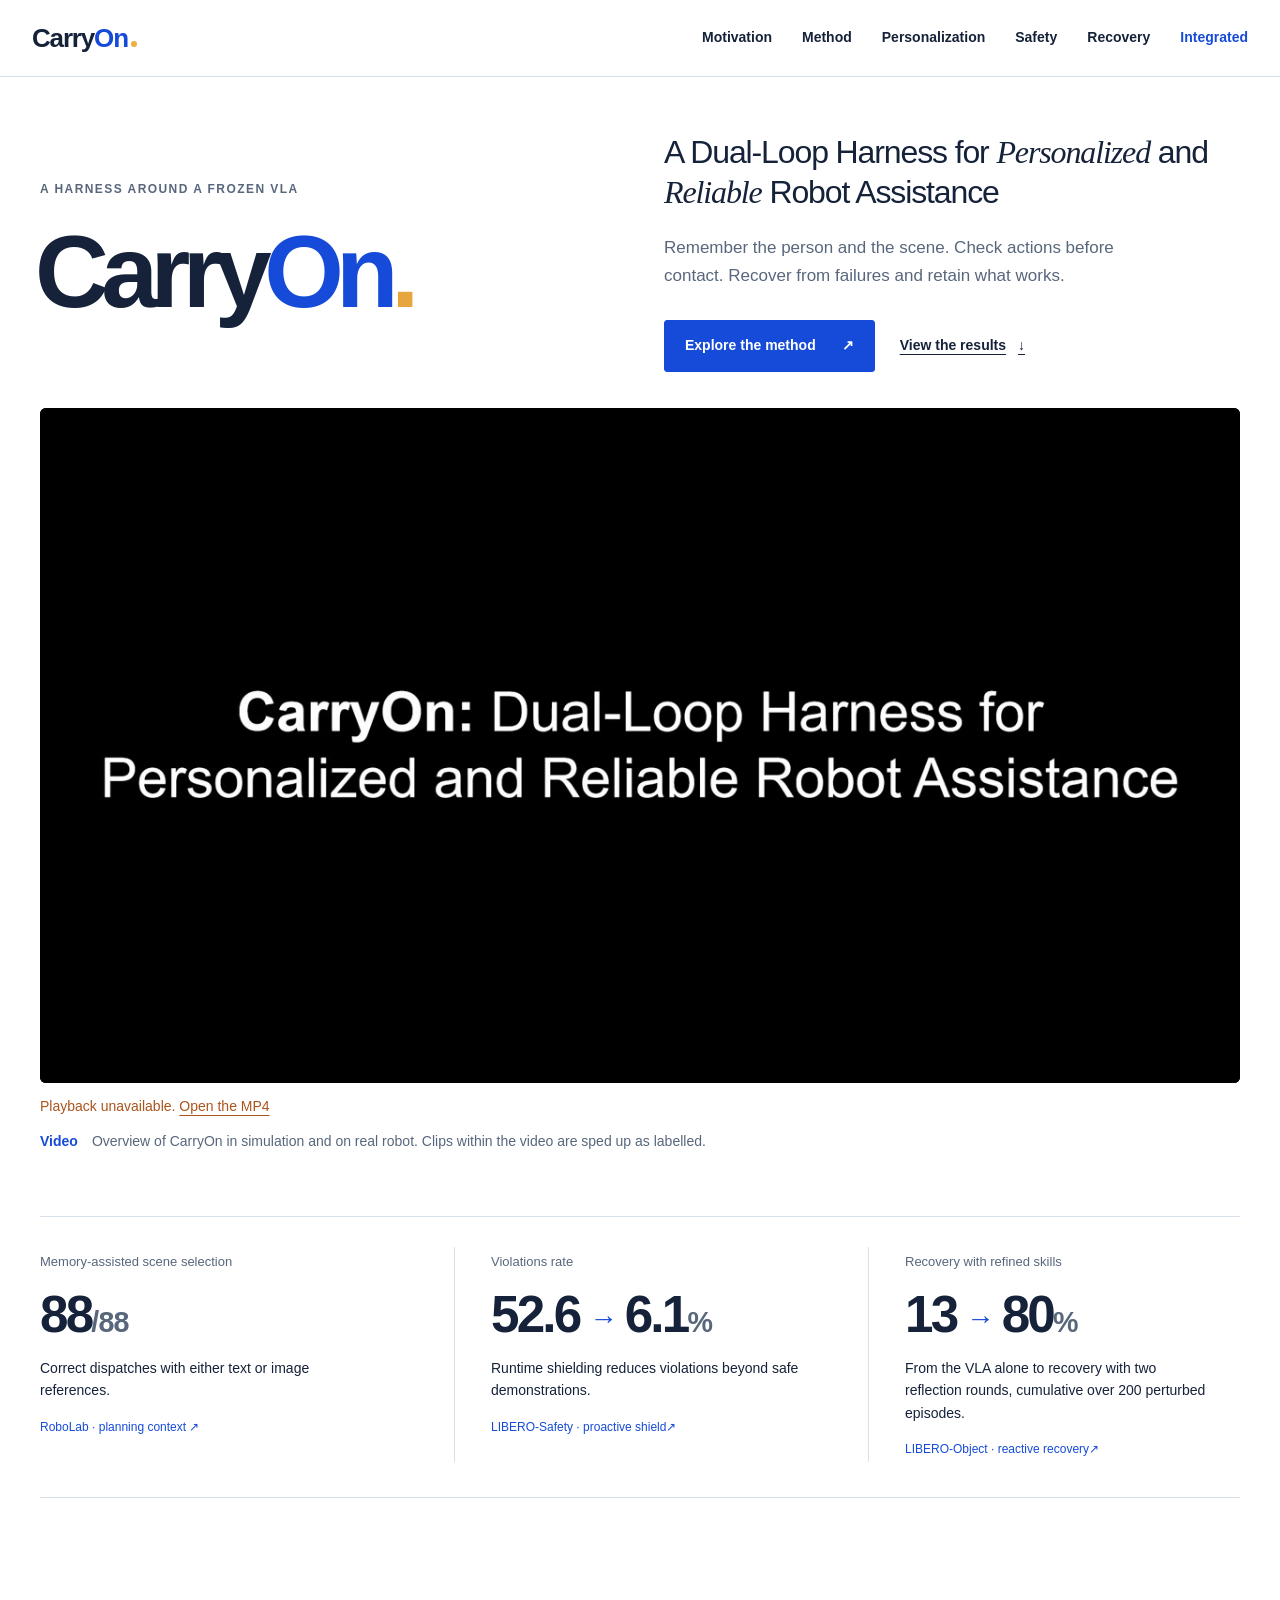
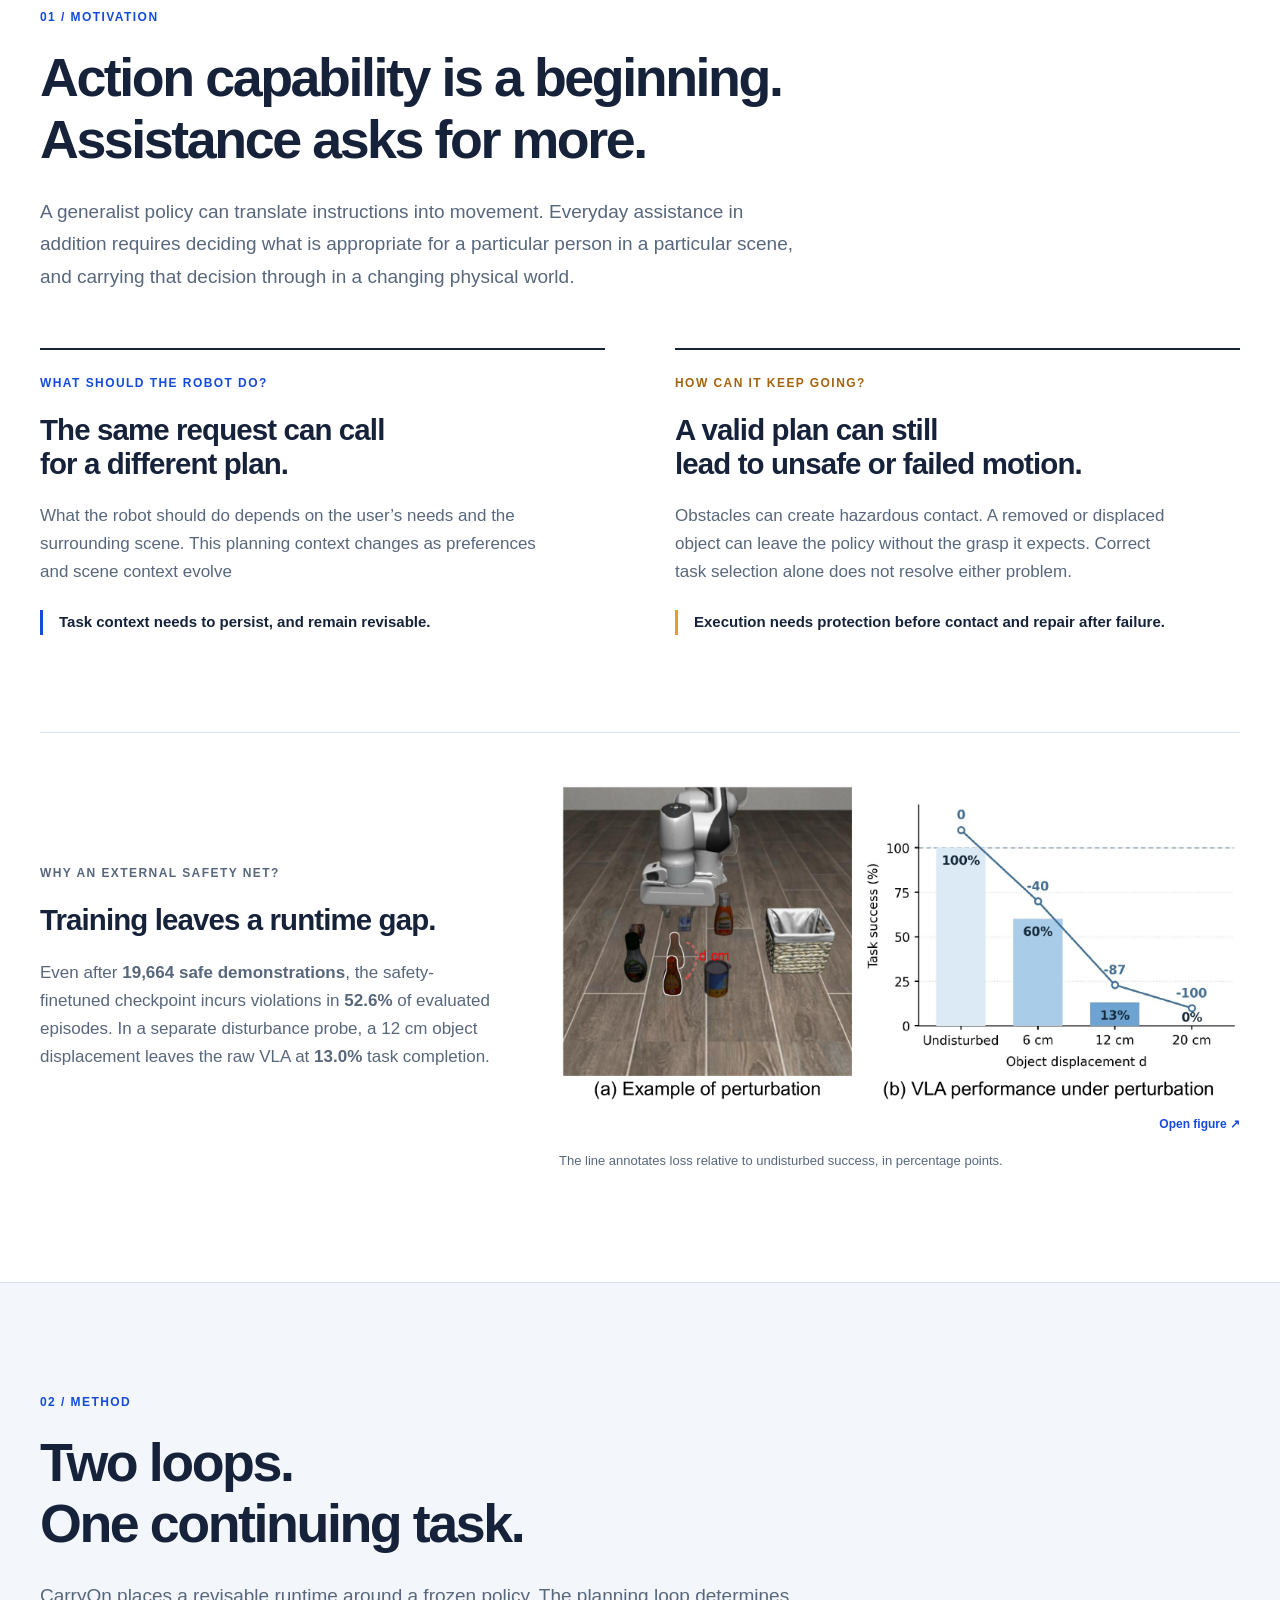
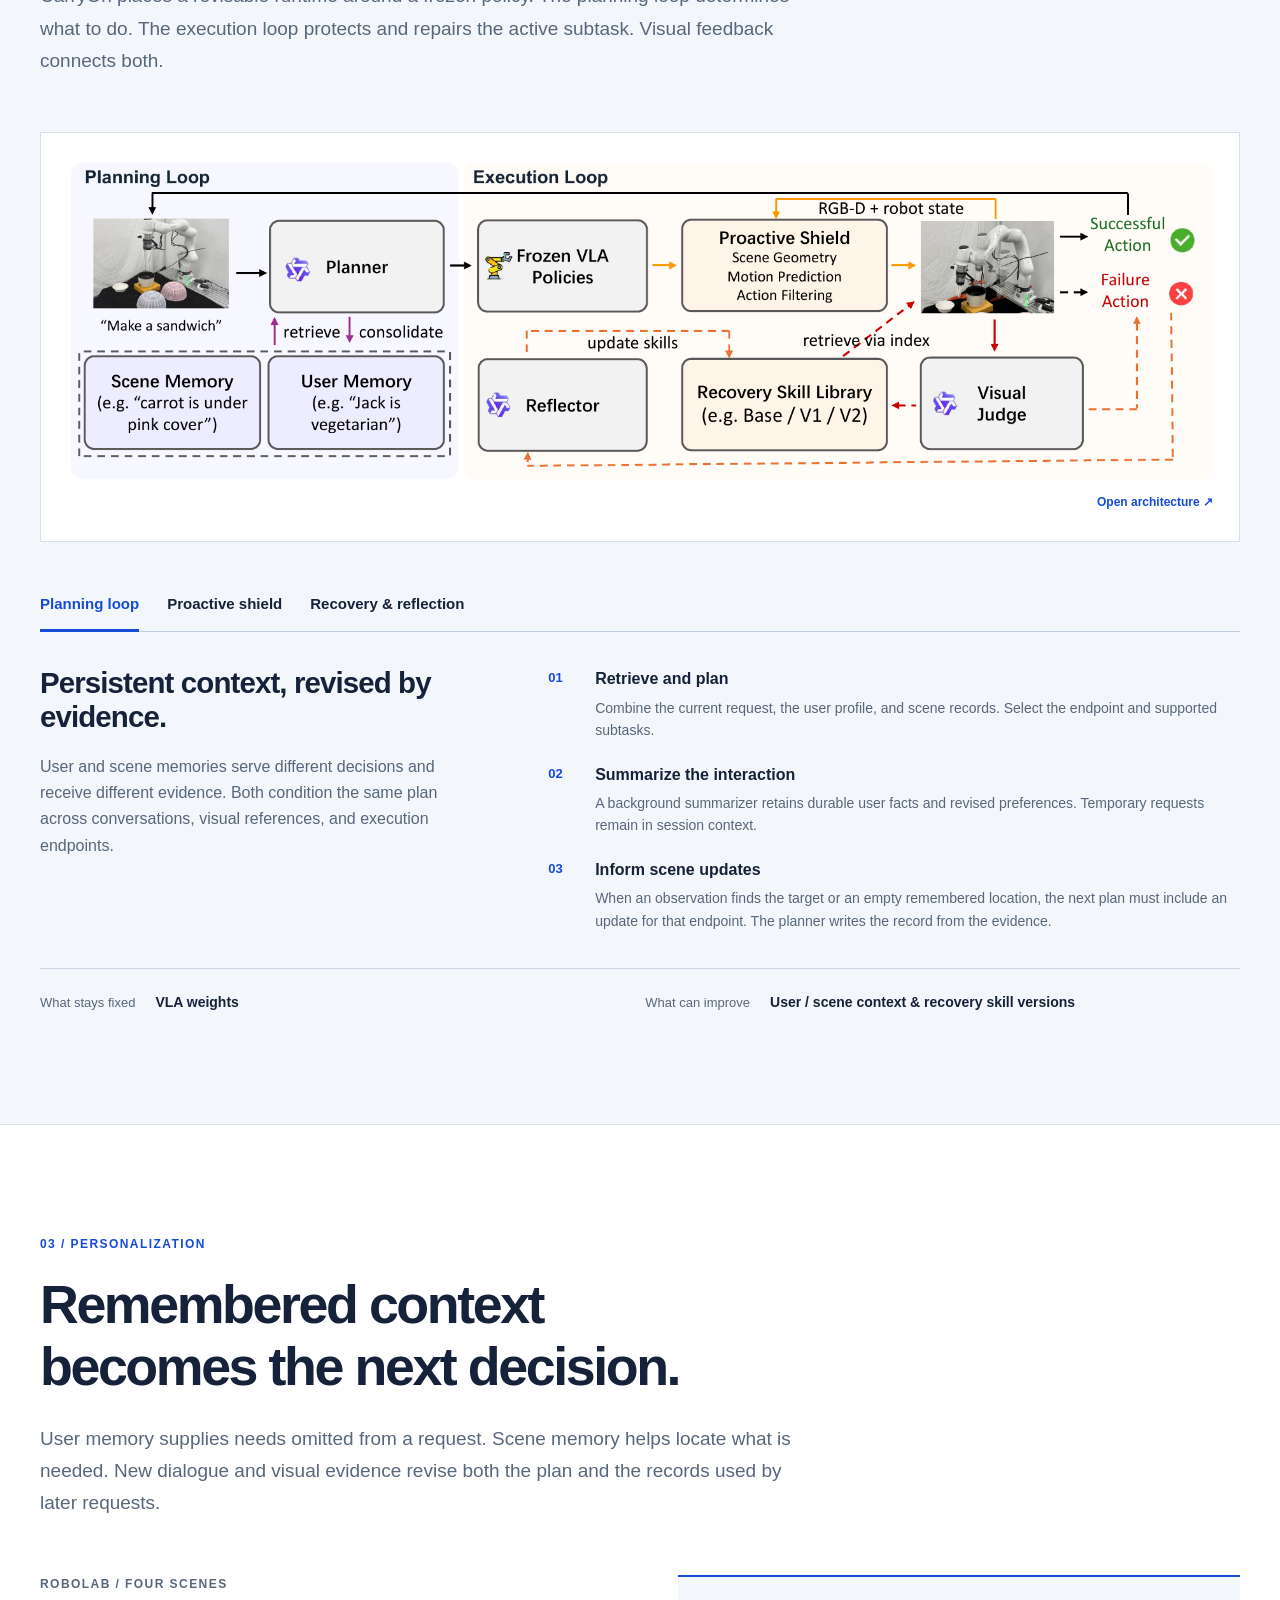
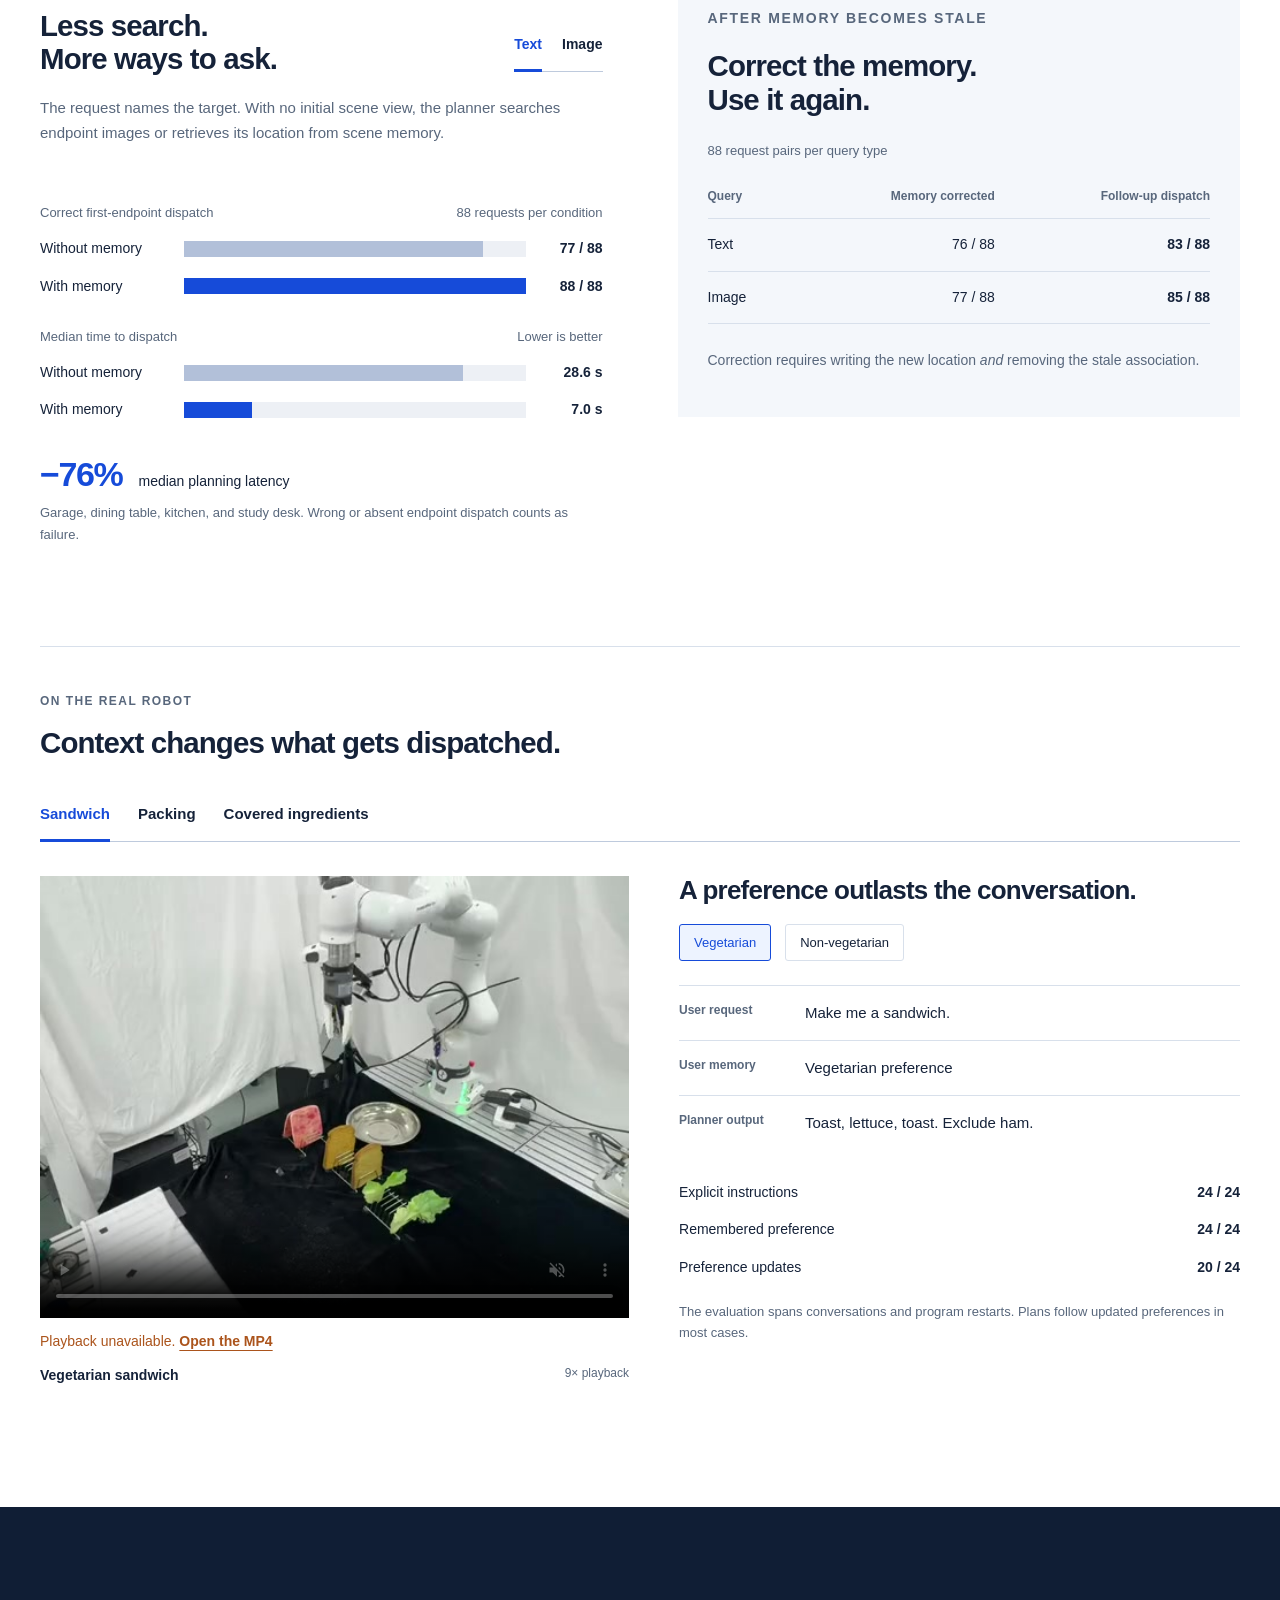
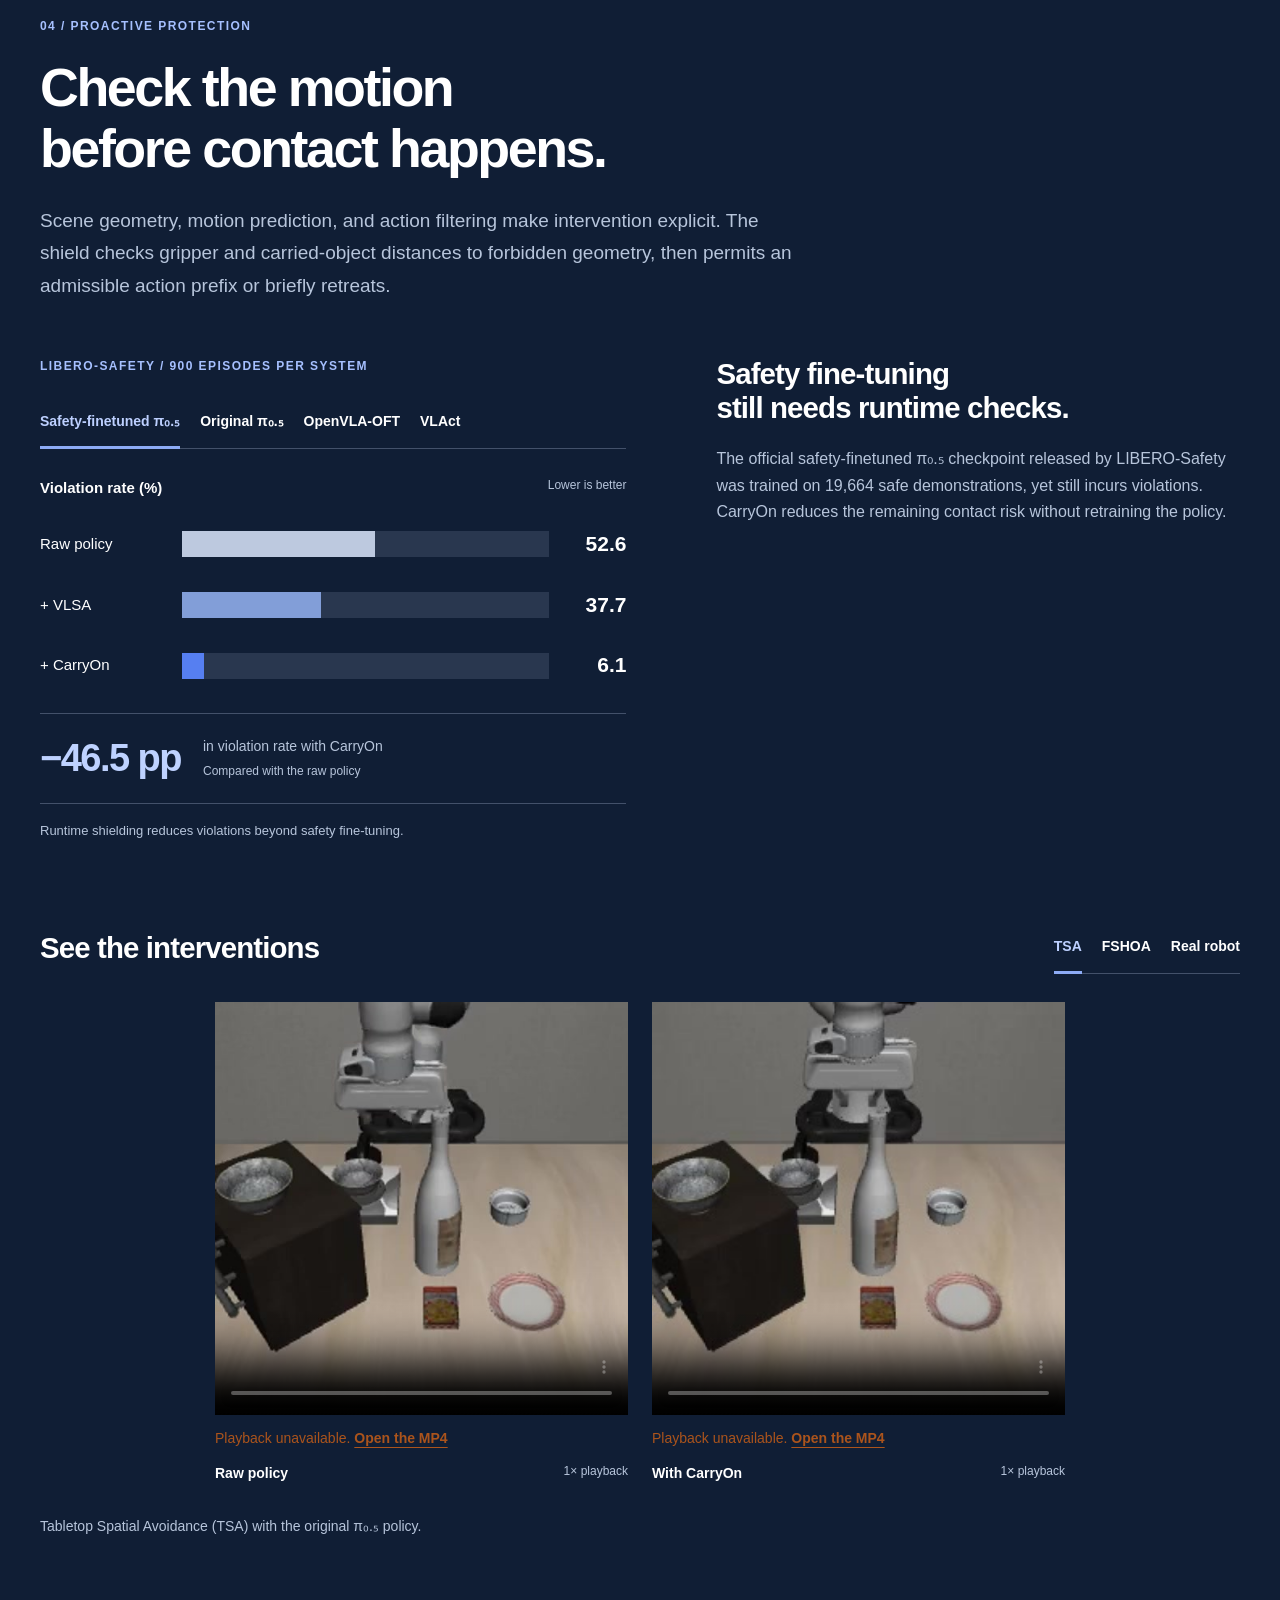
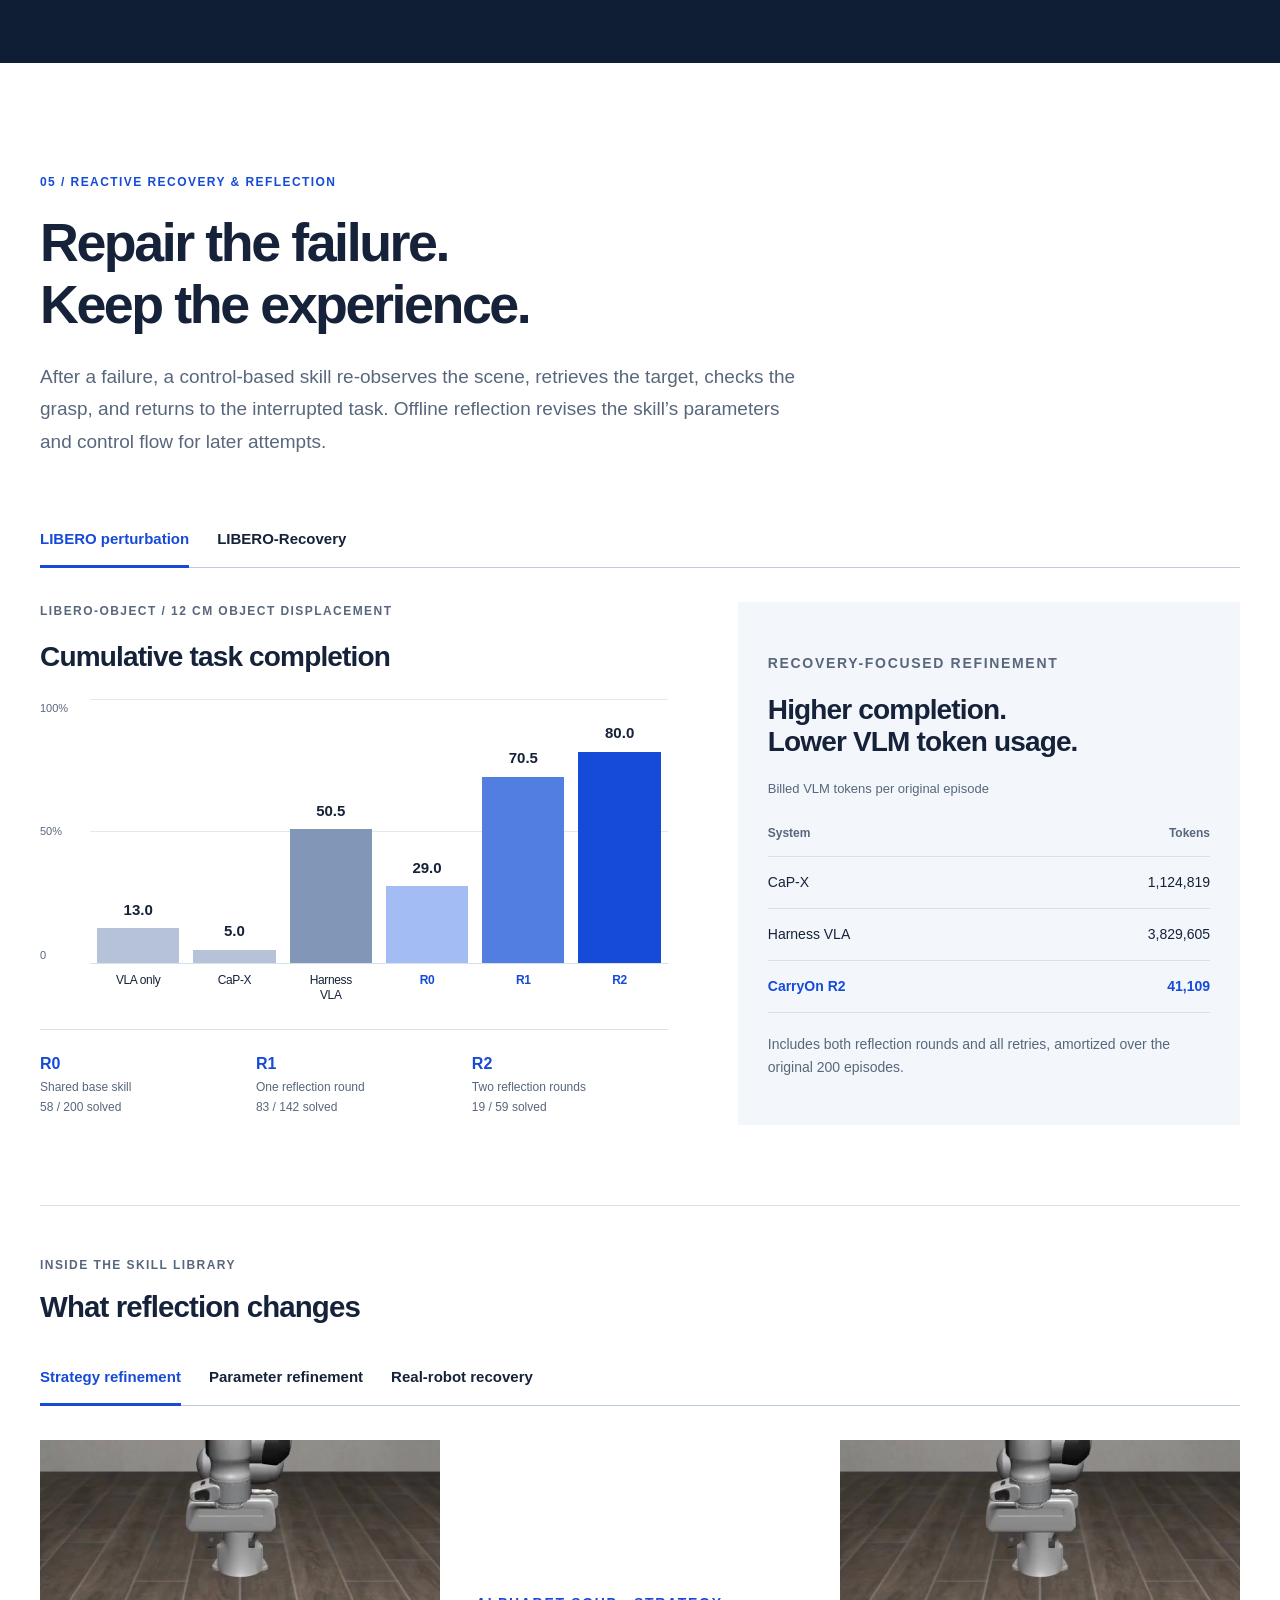
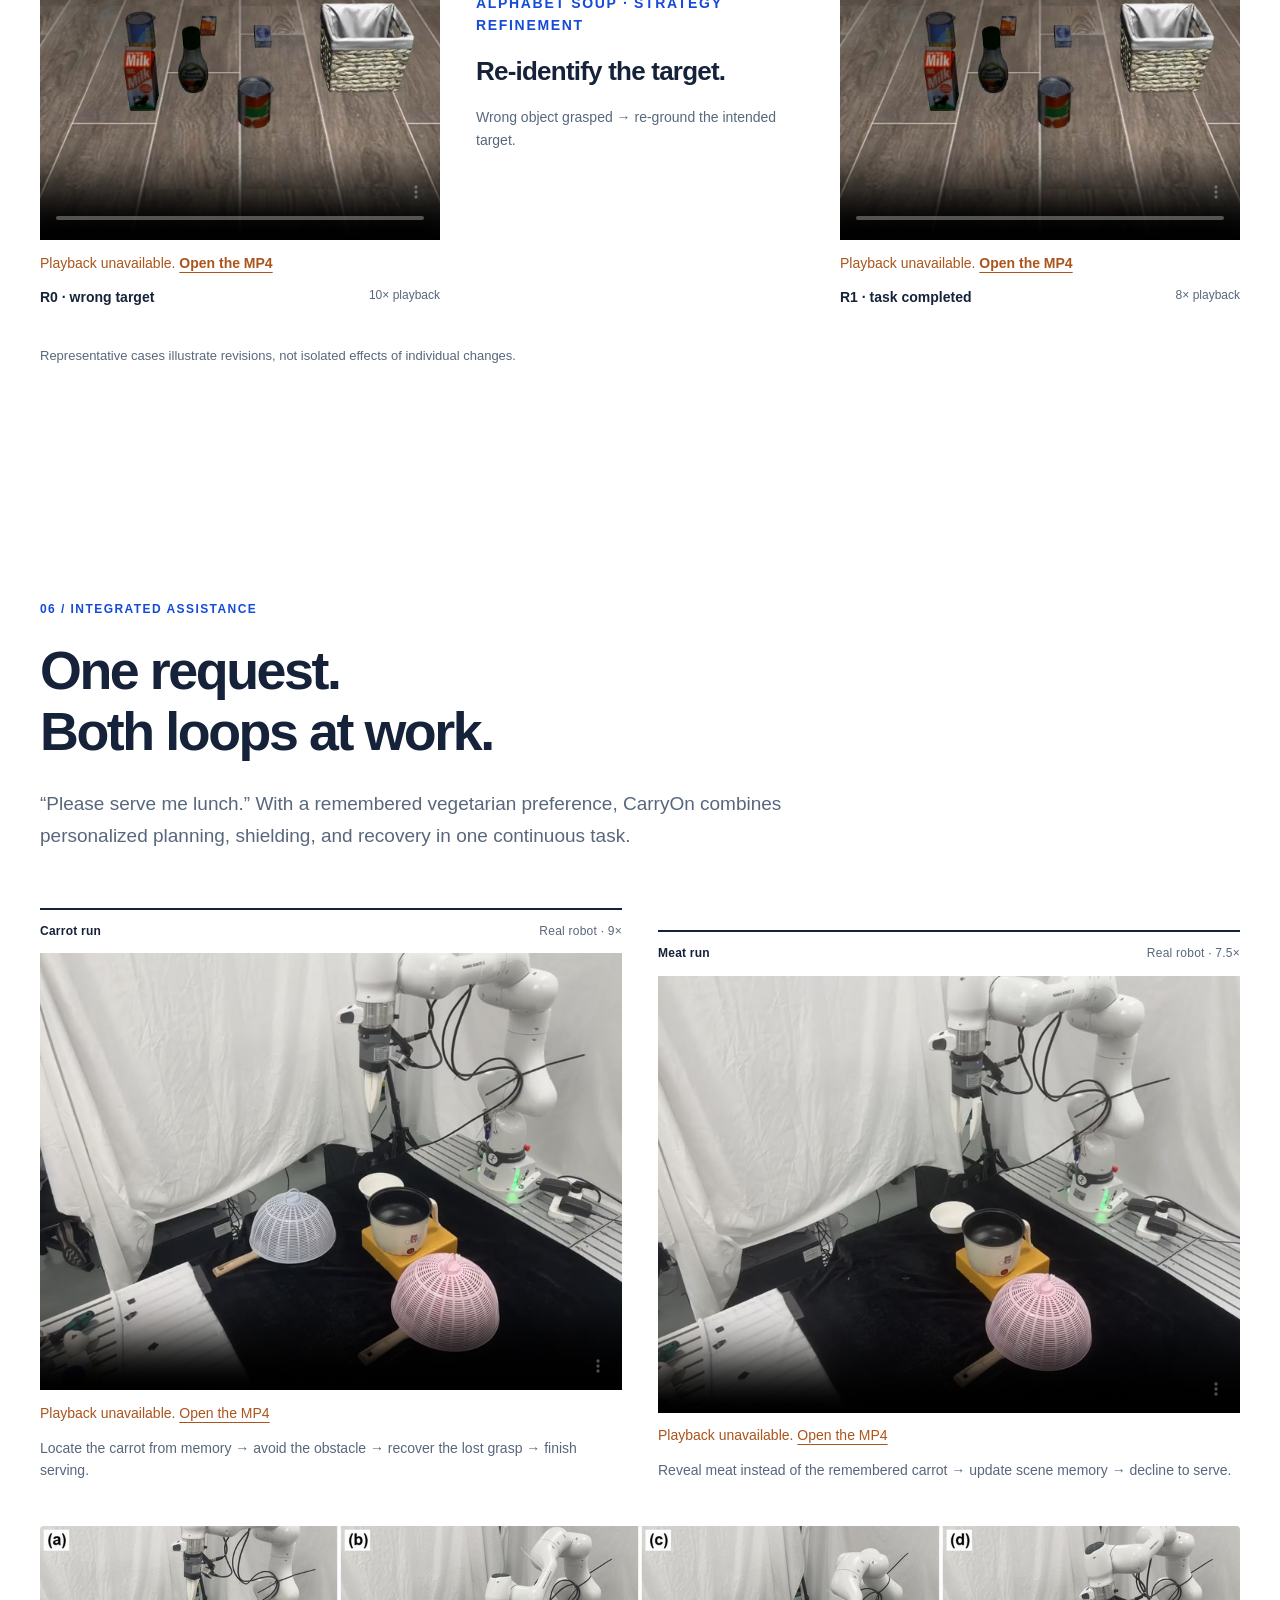
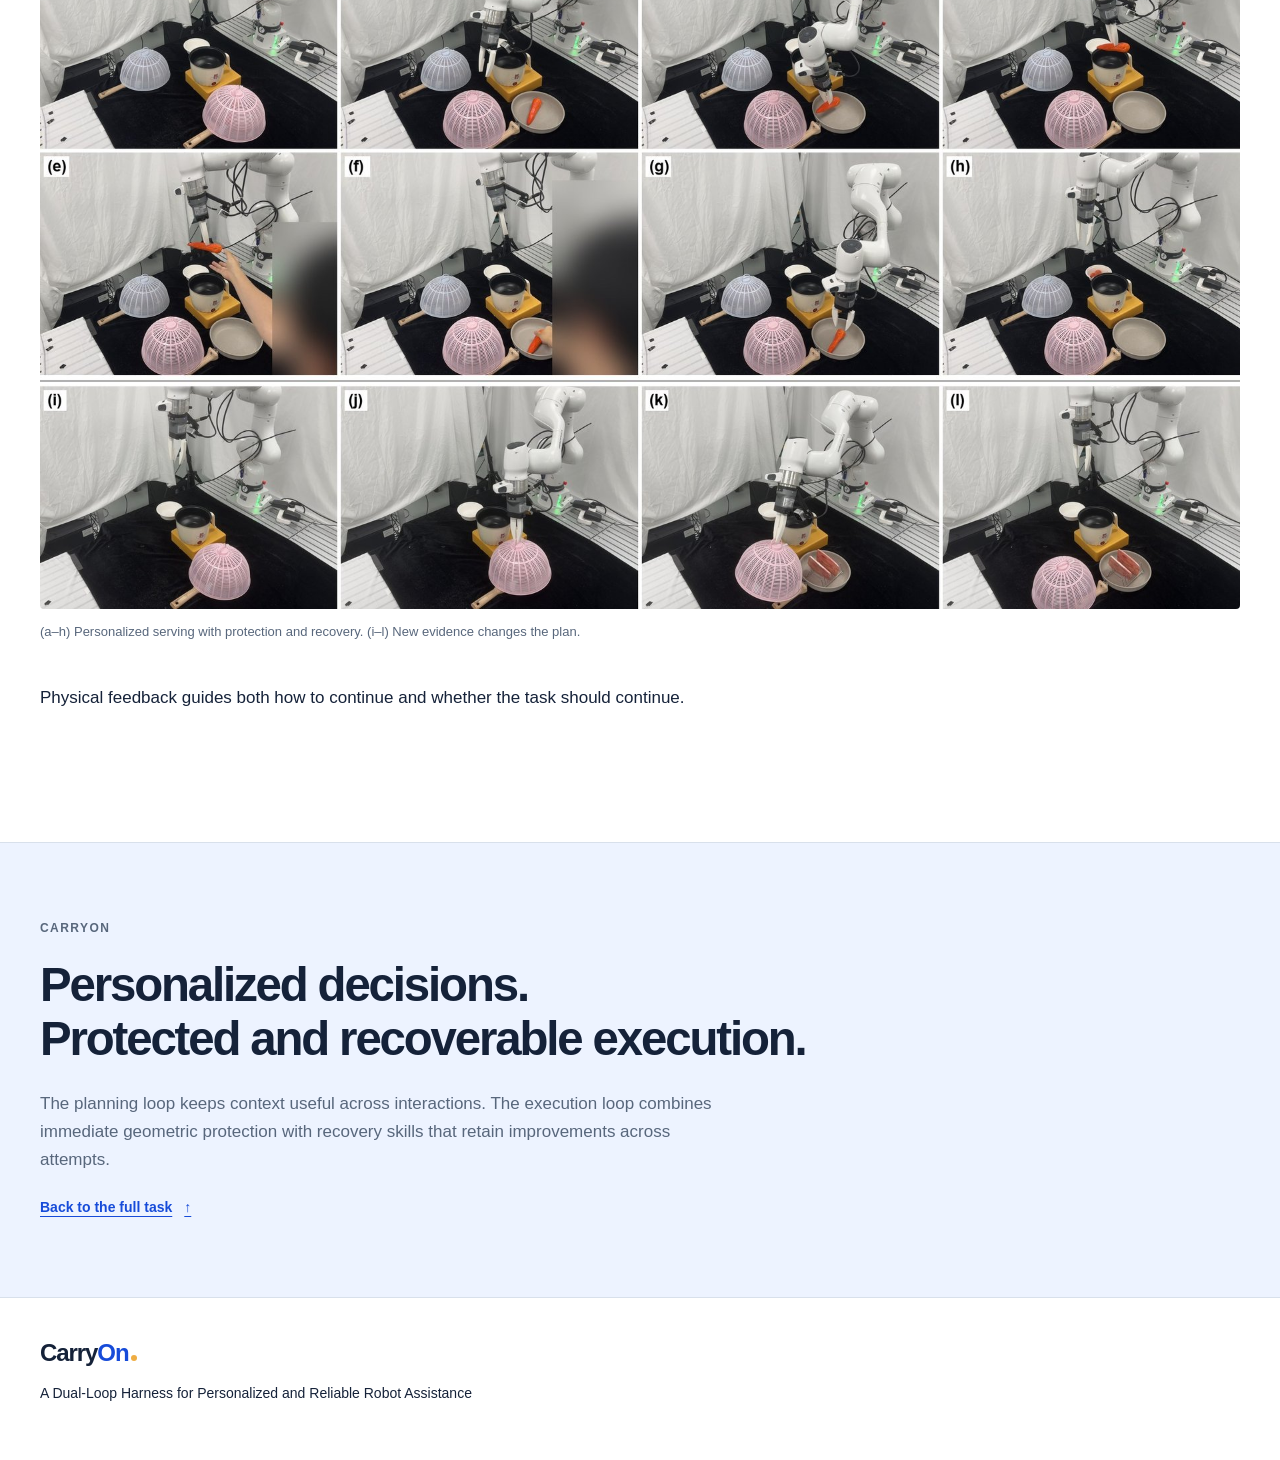
==== index.html @ 7ee5aa86 "Publish CarryOn research project website" ====
<!doctype html>
<html lang="en"><head><meta charset="utf-8"><meta name="viewport" content="width=device-width,initial-scale=1"><meta name="color-scheme" content="light"><meta name="description" content="CarryOn: a dual-loop harness for personalized and reliable robot assistance. Persistent context, proactive shielding, and reflective recovery around a frozen VLA."><link rel="canonical" href="https://vincent2311.github.io/Projects/"><meta name="theme-color" content="#164bd9"><title>CarryOn | Personalized and Reliable Robot Assistance</title><link rel="icon" type="image/svg+xml" href="data:image/svg+xml,%3Csvg xmlns='http://www.w3.org/2000/svg' viewBox='0 0 64 64'%3E%3Crect width='64' height='64' rx='15' fill='%23164bd9'/%3E%3Cpath d='M43 18a19 19 0 1 0 0 28' fill='none' stroke='white' stroke-width='7' stroke-linecap='round'/%3E%3Ccircle cx='45' cy='32' r='5' fill='%23fac46a'/%3E%3C/svg%3E"><link rel="stylesheet" href="style.css"><script src="app.js" defer></script></head>
<body><a class="skip" href="#main">Skip to content</a><header class="site-header"><div class="nav-wrap"><a class="wordmark" href="#top" aria-label="CarryOn home">Carry<span>On</span><i></i></a><button class="menu-button" aria-expanded="false" aria-controls="navigation">Menu <span>+</span></button><nav id="navigation" aria-label="Main navigation"><a href="#motivation">Motivation</a><a href="#method">Method</a><a href="#personalization">Personalization</a><a href="#safety">Safety</a><a href="#recovery">Recovery</a><a href="#integrated">Integrated</a></nav></div></header>
<main id="main"><section class="hero hero-stacked container" id="top"><div class="hero-top"><div><p class="eyebrow">A harness around a frozen VLA</p><h1>Carry<span>On</span><b class="title-period">.</b></h1></div><div class="hero-copy"><p class="paper-title">A Dual-Loop Harness for <em>Personalized</em> and <em>Reliable</em> Robot Assistance</p><p class="hero-description">Remember the person and the scene. Check actions before contact. Recover from failures and retain what works.</p><div class="hero-actions"><a class="button primary" href="#method">Explore the method <span aria-hidden="true">↗</span></a><a class="text-link" href="#results">View the results <span aria-hidden="true">↓</span></a></div></div></div><figure class="overview-film" id="overview-video"><video src="assets/video/carryon-overview.mp4" poster="assets/video/carryon-overview.jpg" controls playsinline preload="metadata" aria-label="CarryOn overview video: personalization, safe execution, recovery and reflection, and an integrated real-robot task"></video><figcaption><span class="figure-number">Video</span><span>Overview of CarryOn in simulation and on real robot. Clips within the video are sped up as labelled.</span></figcaption></figure></section><section class="headline-results container" id="results" aria-label="Core results"><div><span class="metric-name">Memory-assisted scene selection</span><strong>88<span>/88</span></strong><p>Correct dispatches with either text or image references.</p><a href="#personalization">RoboLab · planning context ↗</a></div><div><span class="metric-name">Violations rate</span><strong>52.6<span class="metric-arrow">→</span>6.1<span>%</span></strong><p>Runtime shielding reduces violations beyond safe demonstrations.</p><a href="#safety">LIBERO-Safety · proactive shield↗</a></div><div><span class="metric-name">Recovery with refined skills</span><strong>13<span class="metric-arrow">→</span>80<span>%</span></strong><p>From the VLA alone to recovery with two reflection rounds, cumulative over 200 perturbed episodes.</p><a href="#recovery">LIBERO-Object · reactive recovery↗</a></div></section>
<section class="section container" id="motivation"><div class="section-heading"><p class="eyebrow">01 / Motivation</p><h2>Action capability is a beginning.<br>Assistance asks for more.</h2><p>A generalist policy can translate instructions into movement. Everyday assistance in addition requires deciding what is appropriate for a particular person in a particular scene, and carrying that decision through in a changing physical world.</p></div><div class="challenge-grid"><article><span class="small-label blue">What should the robot do?</span><h3>The same request can call<br>for a different plan.</h3><p>What the robot should do depends on the user’s needs and the surrounding scene. This planning context changes as preferences and scene context evolve</p><p class="conclusion-line">Task context needs to persist, and remain revisable.</p></article><article><span class="small-label amber">How can it keep going?</span><h3>A valid plan can still<br>lead to unsafe or failed motion.</h3><p>Obstacles can create hazardous contact. A removed or displaced object can leave the policy without the grasp it expects. Correct task selection alone does not resolve either problem.</p><p class="conclusion-line">Execution needs protection before contact and repair after failure.</p></article></div><div class="motivation-evidence"><div><p class="eyebrow">Why an external safety net?</p><h3>Training leaves a runtime gap.</h3><p>Even after <strong>19,664 safe demonstrations</strong>, the safety-finetuned checkpoint incurs violations in <strong>52.6%</strong> of evaluated episodes. In a separate disturbance probe, a 12 cm object displacement leaves the raw VLA at <strong>13.0%</strong> task completion.</p></div><figure class="paper-figure"><button class="figure-button" data-figure="assets/disturbance.png" data-title="Policy-only response to object displacement" aria-label="Enlarge the disturbance response figure"><img src="assets/disturbance.png" width="1800" height="846" alt="Controlled object displacement and policy success falling with disturbance magnitude" loading="lazy"><span>Open figure ↗</span></button><figcaption>The line annotates loss relative to undisturbed success, in percentage points.</figcaption></figure></div></section>
<section class="method-section" id="method"><div class="container section"><div class="section-heading"><p class="eyebrow">02 / Method</p><h2>Two loops.<br>One continuing task.</h2><p>CarryOn places a revisable runtime around a frozen policy. The planning loop determines what to do. The execution loop protects and repairs the active subtask. Visual feedback connects both.</p></div><figure class="architecture"><button class="figure-button" data-figure="assets/architecture.png" data-title="CarryOn dual-loop architecture" aria-label="Enlarge CarryOn architecture"><img src="assets/architecture.png" width="1800" height="505" alt="Planning with user and scene memories, execution shielding, visual feedback, and reflective recovery" loading="lazy"><span>Open architecture ↗</span></button></figure><div class="method-tabs tabs" role="tablist" aria-label="Explore the method"><button role="tab" aria-selected="true" aria-controls="method-panel" id="method-planning" data-method="planning">Planning loop</button><button role="tab" aria-selected="false" aria-controls="method-panel" id="method-shield" data-method="shield" tabindex="-1">Proactive shield</button><button role="tab" aria-selected="false" aria-controls="method-panel" id="method-recovery" data-method="recovery" tabindex="-1">Recovery & reflection</button></div><div id="method-panel" class="method-panel" role="tabpanel" aria-labelledby="method-planning" tabindex="0"></div><div class="fixed-policy"><span>What stays fixed</span><strong>VLA weights</strong><span>What can improve</span><strong>User / scene context & recovery skill versions</strong></div></div></section>
<section class="section container" id="personalization"><div class="section-heading"><p class="eyebrow">03 / Personalization</p><h2>Remembered context<br>becomes the next decision.</h2><p>User memory supplies needs omitted from a request. Scene memory helps locate what is needed. New dialogue and visual evidence revise both the plan and the records used by later requests.</p></div><div class="evidence-split"><div><div class="section-subhead"><div><p class="small-label">RoboLab / four scenes</p><h3>Less search.<br>More ways to ask.</h3></div><div class="tabs compact" role="tablist" aria-label="RoboLab query mode"><button role="tab" id="query-text" aria-selected="true" aria-controls="query-panel" data-query="text">Text</button><button role="tab" id="query-image" aria-selected="false" aria-controls="query-panel" data-query="image" tabindex="-1">Image</button></div></div><div id="query-panel" role="tabpanel" aria-labelledby="query-text" tabindex="0"></div></div><div class="revision-block"><p class="small-label">After memory becomes stale</p><h3>Correct the memory.<br>Use it again.</h3><table><caption>88 request pairs per query type</caption><thead><tr><th scope="col">Query</th><th scope="col">Memory corrected</th><th scope="col">Follow-up dispatch</th></tr></thead><tbody><tr><th scope="row">Text</th><td>76 / 88</td><td><strong>83 / 88</strong></td></tr><tr><th scope="row">Image</th><td>77 / 88</td><td><strong>85 / 88</strong></td></tr></tbody></table><p>Correction requires writing the new location <em>and</em> removing the stale association.</p></div></div><div class="real-personalization"><div class="section-subhead"><div><p class="small-label">On the real robot</p><h3>Context changes what gets dispatched.</h3></div></div><div class="tabs" role="tablist" aria-label="Personalized assistance demonstrations"><button role="tab" id="demo-sandwich" aria-selected="true" aria-controls="demo-panel" data-demo="sandwich">Sandwich</button><button role="tab" id="demo-packing" aria-selected="false" aria-controls="demo-panel" data-demo="packing" tabindex="-1">Packing</button><button role="tab" id="demo-covered" aria-selected="false" aria-controls="demo-panel" data-demo="covered" tabindex="-1">Covered ingredients</button></div><div id="demo-panel" role="tabpanel" aria-labelledby="demo-sandwich" tabindex="0"></div></div></section>
<section class="safety-section" id="safety"><div class="container section"><div class="section-heading"><p class="eyebrow">04 / Proactive protection</p><h2>Check the motion<br>before contact happens.</h2><p>Scene geometry, motion prediction, and action filtering make intervention explicit. The shield checks gripper and carried-object distances to forbidden geometry, then permits an admissible action prefix or briefly retreats.</p></div><div class="safety-evidence"><div><p class="small-label">LIBERO-Safety / 900 episodes per system</p><div class="tabs compact" role="tablist" aria-label="Safety policy checkpoint"><button role="tab" id="safety-sft" aria-selected="true" aria-controls="safety-panel" data-safety="sft">Safety-finetuned π₀.₅</button><button role="tab" id="safety-original" aria-selected="false" aria-controls="safety-panel" data-safety="original" tabindex="-1">Original π₀.₅</button><button role="tab" id="safety-openvla" aria-selected="false" aria-controls="safety-panel" data-safety="openvla" tabindex="-1">OpenVLA-OFT</button><button role="tab" id="safety-vlact" aria-selected="false" aria-controls="safety-panel" data-safety="vlact" tabindex="-1">VLAct</button></div><div id="safety-panel" role="tabpanel" aria-labelledby="safety-sft" tabindex="0"></div></div><aside class="safety-reading"><h3>Safety fine-tuning<br> still needs runtime checks.</h3><p>The official safety-finetuned π₀.₅ checkpoint released by LIBERO-Safety was trained on 19,664 safe demonstrations, yet still incurs violations. CarryOn reduces the remaining contact risk without retraining the policy.</p></aside></div><div class="comparison-heading"><h3>See the interventions</h3><div class="tabs compact" role="tablist" aria-label="Safety demonstration setting"><button role="tab" id="safevideo-tsa" aria-selected="true" aria-controls="safety-videos" data-safevideo="tsa">TSA</button><button role="tab" id="safevideo-fshoa" aria-selected="false" aria-controls="safety-videos" data-safevideo="fshoa" tabindex="-1">FSHOA</button><button role="tab" id="safevideo-real" aria-selected="false" aria-controls="safety-videos" data-safevideo="real" tabindex="-1">Real robot</button></div></div><div id="safety-videos" role="tabpanel" aria-labelledby="safevideo-tsa" tabindex="0"></div></div></section>
<section class="section container" id="recovery"><div class="section-heading"><p class="eyebrow">05 / Reactive recovery & reflection</p><h2>Repair the failure.<br>Keep the experience.</h2><p>After a failure, a control-based skill re-observes the scene, retrieves the target, checks the grasp, and returns to the interrupted task. Offline reflection revises the skill’s parameters and control flow for later attempts.</p></div><div class="tabs bench-tabs" role="tablist" aria-label="Simulation benchmark"><button role="tab" id="bench-perturbation" aria-selected="true" aria-controls="bench-panel" data-bench="perturbation">LIBERO perturbation</button><button role="tab" id="bench-recorded" aria-selected="false" aria-controls="bench-panel" data-bench="recorded" tabindex="-1">LIBERO-Recovery</button></div><div id="bench-panel" role="tabpanel" aria-labelledby="bench-perturbation" tabindex="0"><div class="recovery-evidence" data-bench-block="perturbation"><div><p class="small-label">LIBERO-Object / 12 cm object displacement</p><h3>Cumulative task completion</h3><div class="recovery-chart" role="img" aria-label="Task completion: VLA only 13%, CaP-X 5%, Harness VLA 50.5%, CarryOn R0 29%, R1 70.5%, R2 80%"><div class="chart-y"><span>100%</span><span>50%</span><span>0</span></div><div class="columns"><div class="column"><b>13.0</b><i style="--value:13;--bar:#b6c2d8"></i><span>VLA only</span></div><div class="column"><b>5.0</b><i style="--value:5;--bar:#b6c2d8"></i><span>CaP-X</span></div><div class="column"><b>50.5</b><i style="--value:50.5;--bar:#8296b8"></i><span>Harness<br>VLA</span></div><div class="column ours"><b>29.0</b><i style="--value:29;--bar:#a4bcf4"></i><span>R0</span></div><div class="column ours"><b>70.5</b><i style="--value:70.5;--bar:#527ee2"></i><span>R1</span></div><div class="column ours"><b>80.0</b><i style="--value:80;--bar:#164bd9"></i><span>R2</span></div></div></div><div class="rounds"><span><b>R0</b> Shared base skill<br>58 / 200 solved</span><span><b>R1</b> One reflection round<br>83 / 142 solved</span><span><b>R2</b> Two reflection rounds<br>19 / 59 solved</span></div></div><aside class="token-block"><p class="small-label">Recovery-focused refinement</p><h3>Higher completion.<br>Lower VLM token usage.</h3><table><caption>Billed VLM tokens per original episode</caption><thead><tr><th scope="col">System</th><th scope="col">Tokens</th></tr></thead><tbody><tr><th scope="row">CaP-X</th><td>1,124,819</td></tr><tr><th scope="row">Harness VLA</th><td>3,829,605</td></tr><tr class="ours-row"><th scope="row">CarryOn R2</th><td>41,109</td></tr></tbody></table><p>Includes both reflection rounds and all retries, amortized over the original 200 episodes.</p></aside></div><div class="recovery-evidence recovery-recorded" data-bench-block="recorded" hidden><div><p class="small-label">LIBERO-Recovery / 770 recorded failure states</p><h3>Recovery from recorded failures</h3><div class="recovery-chart" role="img" aria-label="Task completion: pure VLA 32.1%, CarryOn R0 50.0%, R1 73.9%, R2 76.1%"><div class="chart-y"><span>100%</span><span>50%</span><span>0</span></div><div class="columns"><div class="column"><b>32.1</b><i style="--value:32.1;--bar:#b6c2d8"></i><span>Pure VLA</span></div><div class="column ours"><b>50.0</b><i style="--value:50;--bar:#a4bcf4"></i><span>R0</span></div><div class="column ours"><b>73.9</b><i style="--value:73.9;--bar:#527ee2"></i><span>R1</span></div><div class="column ours"><b>76.1</b><i style="--value:76.1;--bar:#164bd9"></i><span>R2</span></div></div></div><div class="rounds"><span><b>R0</b> Shared base skill<br>385 / 770 solved</span><span><b>R1</b> One reflection round<br>184 / 385 solved</span><span><b>R2</b> Two reflection rounds<br>17 / 201 solved</span></div></div><aside class="token-block"><p class="small-label">Recovery-focused refinement</p><h3>+17.9 points<br>from base recovery.</h3><table><caption>Billed VLM tokens per original case</caption><thead><tr><th scope="col">System</th><th scope="col">Tokens</th></tr></thead><tbody><tr><th scope="row">Pure VLA</th><td>0</td></tr><tr><th scope="row">CarryOn R0</th><td>2,674</td></tr><tr class="ours-row"><th scope="row">CarryOn R2</th><td>7,159</td></tr></tbody></table><p>Failure states are supplied by the benchmark, so the Judge is off and recovery starts after scene initialization. Tokens include both reflection rounds and all retries.</p></aside></div></div><div class="case-study"><div class="section-subhead"><div><p class="small-label">Inside the skill library</p><h3>What reflection changes</h3></div></div><div class="tabs" role="tablist" aria-label="Recovery refinement examples"><button role="tab" id="case-strategy" aria-selected="true" aria-controls="case-panel" data-case="strategy">Strategy refinement</button><button role="tab" id="case-height" aria-selected="false" aria-controls="case-panel" data-case="height" tabindex="-1">Parameter refinement</button><button role="tab" id="case-real" aria-selected="false" aria-controls="case-panel" data-case="real" tabindex="-1">Real-robot recovery</button></div><div id="case-panel" role="tabpanel" aria-labelledby="case-strategy" tabindex="0"></div></div></section>
<section class="section container" id="integrated"><div class="section-heading"><p class="eyebrow">06 / Integrated assistance</p><h2>One request.<br>Both loops at work.</h2><p>“Please serve me lunch.” With a remembered vegetarian preference, CarryOn combines personalized planning, shielding, and recovery in one continuous task.</p></div><div class="integrated-runs"><figure class="hero-film"><div class="film-head"><span>Carrot run</span><span>Real robot · 9×</span></div><video poster="assets/video/integrated.jpg" src="assets/video/integrated.mp4" controls muted playsinline preload="metadata" aria-label="Robot serves a carrot while avoiding an obstacle and recovering after the carrot is taken away"></video><figcaption><span>Locate the carrot from memory → avoid the obstacle → recover the lost grasp → finish serving.</span></figcaption></figure><figure class="hero-film"><div class="film-head"><span>Meat run</span><span>Real robot · 7.5×</span></div><video poster="assets/video/revealed-meat.jpg" src="assets/video/revealed-meat.mp4" controls muted playsinline preload="metadata" aria-label="Robot uncovers meat under the lid, updates scene memory, and declines to serve"></video><figcaption><span>Reveal meat instead of the remembered carrot → update scene memory → decline to serve.</span></figcaption></figure></div><figure class="integrated-keyframes"><img src="assets/integrated-keyframes.jpg" loading="lazy" alt="Keyframes of the carrot run (a to h) and the meat run (i to l)"><figcaption>(a–h) Personalized serving with protection and recovery. (i–l) New evidence changes the plan.</figcaption></figure><div class="integrated-analysis"><p>Physical feedback guides both how to continue and whether the task should continue.</p></div></section><section class="closing"><div class="container"><p class="eyebrow">CarryOn</p><h2>Personalized decisions.<br>Protected and recoverable execution.</h2><p>The planning loop keeps context useful across interactions. The execution loop combines immediate geometric protection with recovery skills that retain improvements across attempts.</p><a class="text-link" href="#integrated">Back to the full task <span aria-hidden="true">↑</span></a></div></section></main>
<footer class="container footer"><a class="wordmark" href="#top">Carry<span>On</span><i></i></a><p>A Dual-Loop Harness for Personalized and Reliable Robot Assistance</p></footer>
<dialog id="figure-dialog" aria-labelledby="figure-title"><div class="dialog-top"><h2 id="figure-title">Figure</h2><button class="dialog-close" aria-label="Close enlarged figure">Close ×</button></div><img id="figure-full" alt=""></dialog>
</body></html>
---- style.css ----
@charset "UTF-8";
:root{--ink:#152239;--muted:#58677c;--blue:#164bd9;--blue-soft:#edf3ff;--amber:#a66310;--line:#d8e0eb;--serif:Georgia,"Times New Roman",serif;--sans:Inter,"Segoe UI",Arial,sans-serif}*{box-sizing:border-box}html{scroll-behavior:smooth;scroll-padding-top:96px}body{margin:0;font:17px/1.65 var(--sans);color:var(--ink);background:white}button,a,input{touch-action:manipulation}button{font:inherit;color:inherit;cursor:pointer}a{color:inherit;text-underline-offset:4px}button:focus-visible,a:focus-visible,summary:focus-visible,[tabindex]:focus-visible{outline:3px solid #dca026;outline-offset:5px}img,video{max-width:100%;display:block}video{width:100%;background:#0d1523;aspect-ratio:4/3;object-fit:contain}figure{margin:0}p{margin:0 0 1.1em}h1,h2,h3{margin:0;font-weight:650;line-height:1.14;letter-spacing:-.045em}h2{font-size:clamp(2.4rem,4.2vw,4.1rem)}h3{font-size:clamp(1.55rem,2.3vw,2.15rem);letter-spacing:-.03em}strong,b{font-weight:650}.container{width:min(1240px,calc(100% - 80px));margin-inline:auto}.skip{position:fixed;left:20px;top:-80px;padding:10px 20px;background:var(--blue);color:white;z-index:99}.skip:focus{top:10px}.site-header{position:sticky;top:0;z-index:20;background:#ffffffed;backdrop-filter:blur(14px);border-bottom:1px solid var(--line)}.nav-wrap{width:min(1320px,calc(100% - 64px));height:76px;margin:auto;display:flex;align-items:center;justify-content:space-between;gap:30px}.wordmark{text-decoration:none;font-weight:750;letter-spacing:-.045em;font-size:26px;display:inline-flex;align-items:baseline}.wordmark span{color:var(--blue)}.wordmark i{height:6px;width:6px;border-radius:50%;background:#efad42;margin-left:3px}.site-header nav{display:flex;gap:30px;align-items:center;font-size:14px;font-weight:600}.site-header nav a{text-decoration:none;padding:25px 0;transition:color .2s}.site-header nav a:hover,.site-header nav a.active{color:var(--blue)}.menu-button{display:none}.hero{padding-top:70px;padding-bottom:64px;display:grid;grid-template-columns:1fr 1.05fr;gap:58px;align-items:center}.eyebrow,.small-label{font-size:12px;font-weight:700;letter-spacing:.12em;line-height:1.6;text-transform:uppercase;color:var(--muted);margin-bottom:20px}.hero h1{font-size:clamp(5rem,8vw,8.1rem);letter-spacing:-.075em;font-weight:760;line-height:1.02;margin-left:-5px}.hero h1 span{color:var(--blue)}.title-period{color:#e7a53d}.paper-title{font-size:clamp(1.7rem,2.5vw,2.3rem);letter-spacing:-.035em;line-height:1.24;margin-top:24px;margin-bottom:22px;font-weight:500}.paper-title em{font-family:var(--serif);font-weight:400}.hero-description{color:var(--muted);font-size:17px;max-width:490px}.hero-actions{display:flex;align-items:center;gap:25px;margin-top:30px;flex-wrap:wrap}.button{display:inline-flex;align-items:center;justify-content:center;gap:26px;padding:13px 20px;text-decoration:none;font-size:14px;font-weight:600;min-height:48px;border:1px solid var(--blue);border-radius:3px;transition:background .2s}.primary{background:var(--blue);color:#fff}.primary:hover{background:#0b35a7}.text-link{font-size:14px;font-weight:600;display:inline-flex;gap:12px;align-items:center}.hero-film{border-top:2px solid var(--ink);align-self:end}.film-head{display:flex;justify-content:space-between;padding:12px 0;font-size:12px;letter-spacing:.02em;color:var(--muted)}.film-head span:first-child{font-weight:700;color:var(--ink)}figcaption{font-size:13px;line-height:1.6;color:var(--muted);margin-top:14px}.hero-film figcaption{display:flex;gap:18px}.figure-number{color:var(--blue);font-weight:700;flex:none}.headline-results{display:grid;grid-template-columns:repeat(3,1fr);padding:30px 0 35px;border-block:1px solid var(--line);gap:42px}.headline-results>div+div{border-left:1px solid var(--line);padding-left:36px}.metric-name{font-size:13px;color:var(--muted)}.headline-results strong{display:block;font-size:clamp(2.3rem,4vw,3.6rem);letter-spacing:-.055em;line-height:1.25;font-variant-numeric:tabular-nums;margin:8px 0 10px}.headline-results strong>span:not(.metric-arrow){font-size:.56em;color:var(--muted);letter-spacing:-.03em}.headline-results .metric-arrow{font-size:.55em;padding:0 10px;color:var(--blue);vertical-align:12%}.headline-results p{font-size:14px;line-height:1.6;max-width:310px;margin-bottom:10px}.headline-results a{font-size:12px;color:var(--blue);text-decoration:none}.section{padding-block:110px}.section-heading{margin-bottom:55px;max-width:950px}.section-heading>.eyebrow{color:var(--blue)}.section-heading>p:last-child{font-size:19px;color:var(--muted);line-height:1.7;max-width:760px;margin-top:26px}.challenge-grid{display:grid;grid-template-columns:1fr 1fr;gap:70px}.challenge-grid article{border-top:2px solid var(--ink);padding-top:24px}.challenge-grid .small-label{display:block}.blue{color:var(--blue)}.amber{color:var(--amber)}.challenge-grid h3{margin:18px 0 22px}.challenge-grid p{max-width:510px;color:var(--muted)}.challenge-grid .conclusion-line{color:var(--ink);font-weight:600;padding-left:16px;border-left:3px solid var(--blue);font-size:15px;margin-top:24px}.challenge-grid article:nth-child(2) .conclusion-line{border-color:#e0a027}.motivation-evidence{margin-top:80px;display:grid;grid-template-columns:.8fr 1.2fr;gap:65px;align-items:center;padding-top:50px;border-top:1px solid var(--line)}.motivation-evidence h3{margin-bottom:22px}.motivation-evidence p{color:var(--muted)}.fine-print{font-size:13px!important;color:var(--muted);line-height:1.7!important}.figure-button{position:relative;width:100%;border:0;background:white;padding:0;text-align:left}.figure-button img{width:100%;height:auto}.figure-button>span{display:block;text-align:right;color:var(--blue);font-size:12px;font-weight:600;margin-top:12px}.paper-figure .figure-button img{max-height:420px;object-fit:contain}.method-section{background:#f3f6fb;border-block:1px solid var(--line)}.architecture{background:#fff;padding:26px;margin-bottom:36px;border:1px solid var(--line)}.architecture img{max-height:520px;object-fit:contain}.tabs{display:flex;border-bottom:1px solid #becadd;gap:28px;margin:28px 0 34px;flex-wrap:wrap}.tabs>button{border:0;border-bottom:3px solid transparent;background:transparent;padding:14px 0 13px;font-size:15px;font-weight:600;margin-bottom:-1px}.tabs>button[aria-selected="true"]{color:var(--blue);border-bottom-color:var(--blue)}.tabs>button:hover{color:var(--blue)}.compact{gap:20px;margin:15px 0 26px}.compact>button{font-size:14px}.method-panel{display:grid;grid-template-columns:.95fr 1.5fr;gap:70px;min-height:250px}.method-panel h3{margin-bottom:20px}.method-panel p{color:var(--muted);font-size:16px}.method-steps{counter-reset:step;display:flex;flex-direction:column;gap:20px;margin:0;padding:0;list-style:none}.method-steps li{padding-left:47px;position:relative}.method-steps li:before{counter-increment:step;content:"0" counter(step);position:absolute;left:0;top:1px;color:var(--blue);font-size:13px;font-weight:700}.method-steps strong{font-size:16px;display:block}.method-steps p{font-size:14px;margin:4px 0 0;line-height:1.6}.fixed-policy{margin-top:36px;border-top:1px solid #cbd6e7;padding-top:22px;display:grid;grid-template-columns:auto 1fr auto 1fr;gap:16px 20px;align-items:baseline;font-size:13px}.fixed-policy>span{color:var(--muted)}.fixed-policy strong{font-size:14px}.evidence-split{display:grid;grid-template-columns:1fr 1fr;gap:75px}.section-subhead{display:flex;align-items:end;justify-content:space-between;gap:25px}.section-subhead .small-label{margin-bottom:15px}.section-subhead .compact{margin:0 0 4px}.query-situation{font-size:15px;color:var(--muted);min-height:78px;margin:20px 0}.query-situation strong{color:var(--ink)}.measure-title{display:flex;justify-content:space-between;margin:28px 0 10px;font-size:13px;color:var(--muted)}.hbar-row{display:grid;grid-template-columns:132px 1fr 65px;gap:12px;align-items:center;margin:14px 0;font-size:14px}.hbar-track{height:16px;background:#edf0f5;overflow:hidden}.hbar{height:100%;background:#b2c0d9;width:var(--width);transition:width .45s}.hbar.ours{background:var(--blue)}.hbar-row strong{text-align:right;font-variant-numeric:tabular-nums}.query-stat{display:flex;align-items:baseline;gap:16px;margin-top:25px}.query-stat strong{font-size:34px;color:var(--blue);letter-spacing:-.04em}.query-stat span{font-size:14px}.revision-block{padding:30px;background:#f4f7fb;border-top:2px solid var(--blue);align-self:start}.revision-block h3{margin:10px 0 24px}.revision-block>p{font-size:14px;color:var(--muted)}table{width:100%;border-collapse:collapse;font-size:14px;font-variant-numeric:tabular-nums}caption{text-align:left;font-size:13px;color:var(--muted);margin-bottom:12px}th,td{padding:14px 10px;border-bottom:1px solid var(--line);text-align:right}th:first-child,td:first-child{text-align:left;padding-left:0}th:last-child,td:last-child{padding-right:0}thead th{font-size:12px;line-height:1.4;color:var(--muted);font-weight:600}tbody th{font-weight:500}.revision-block table{margin-bottom:25px}.real-personalization{margin-top:85px;border-top:1px solid var(--line);padding-top:45px}.demo-layout{display:grid;grid-template-columns:1.05fr 1fr;gap:50px;align-items:start}.video-card{margin:0}.video-caption{display:flex;justify-content:space-between;font-size:14px;font-weight:600;line-height:1.45;gap:20px;margin:12px 0;color:var(--ink)}.video-caption span:last-child{font-size:12px;color:var(--muted);font-weight:400;text-align:right}.demo-copy h3{margin-bottom:18px;font-size:26px}.mini-switch{display:flex;gap:14px;flex-wrap:wrap;margin:12px 0 24px}.mini-switch button{background:white;border:1px solid var(--line);padding:7px 14px;border-radius:3px;font-size:13px}.mini-switch button[aria-pressed="true"]{background:var(--blue-soft);color:var(--blue);border-color:var(--blue)}.context-lines{margin:0}.context-lines>div{padding:15px 0;border-top:1px solid var(--line);display:grid;grid-template-columns:104px 1fr;gap:22px}.context-lines dt{font-size:12px;color:var(--muted);font-weight:600}.context-lines dd{font-size:15px;margin:0;line-height:1.6}.demo-results{margin-top:24px;font-size:14px}.demo-results .result-row{display:flex;justify-content:space-between;gap:20px;padding:7px 0}.demo-results strong{font-variant-numeric:tabular-nums}.demo-results p{font-size:13px;margin-top:15px;color:var(--muted)}.metric-definition{margin-top:25px}.safety-section{background:#101e35;color:#fff}.safety-section .eyebrow,.safety-section .small-label{color:#a6c0ff}.safety-section .section-heading>p:last-child,.safety-section .fine-print,.safety-section .safety-reading>p{color:#b7c5db}.safety-section .tabs{border-color:#43516a}.safety-section .tabs button[aria-selected="true"]{color:#bdd0ff;border-color:#8dabf5}.safety-section .tabs button:hover{color:#bdd0ff}.safety-evidence{display:grid;grid-template-columns:1.12fr 1fr;gap:90px}.safety-chart-title{display:flex;justify-content:space-between;font-size:15px;margin:27px 0 20px}.safety-chart-title span{font-size:12px;color:#b7c5db}.safety-bars .hbar-row{grid-template-columns:130px 1fr 65px;margin:26px 0;font-size:15px}.safety-bars .hbar-track{height:26px;background:#29374f}.safety-bars .hbar{background:#bdc9df}.safety-bars .hbar.vlsa{background:#829ed8}.safety-bars .hbar.ours{background:#567ff1}.safety-bars .hbar-row strong{font-size:21px}.safety-reduction{display:flex;align-items:center;gap:22px;padding:21px 0;border-block:1px solid #43516a;margin:30px 0 16px;font-size:14px;flex-wrap:wrap}.safety-reduction strong{font-size:38px;letter-spacing:-.04em;line-height:1.1;color:#bed2ff;white-space:nowrap}.safety-reduction span{color:#b7c5db}.safety-reduction small{display:block;margin-top:4px;font-size:12px}.safety-reading h3{margin-bottom:22px}.safety-reading>p{font-size:16px}.safety-reading .highlight-number{font-size:55px;letter-spacing:-.045em;color:#bad0ff;margin:25px 0 0;line-height:1.1}.safety-reading .highlight-caption{font-size:14px;color:#b7c5db}.safety-section details{border-color:#43516a}.safety-section details p{color:#b7c5db}details{margin-top:28px;border-top:1px solid var(--line);padding-top:17px;font-size:13px}summary{cursor:pointer;font-size:14px;font-weight:600;list-style-position:outside;margin-left:17px}details p{margin-top:18px;font-size:13px;line-height:1.7;color:var(--muted)}.comparison-heading{display:flex;align-items:center;justify-content:space-between;margin-top:65px;gap:30px}.comparison-heading .tabs{margin:0}.video-pair,.video-triple{display:grid;gap:24px;margin-top:28px}.video-pair{grid-template-columns:1fr 1fr}.video-triple{grid-template-columns:repeat(3,1fr)}.video-pair.square{max-width:850px;margin-inline:auto}.video-pair.square video{aspect-ratio:1}.safety-section .video-caption{color:#fff}.safety-section .video-caption span:last-child{color:#b7c5db}.video-note{font-size:14px;color:var(--muted);margin-top:20px}.safety-section .video-note{color:#b7c5db}.recovery-evidence{display:grid;grid-template-columns:1.25fr 1fr;gap:70px}.recovery-evidence h3{font-size:28px;margin-bottom:20px}.recovery-chart{height:320px;display:flex;gap:12px;margin-top:26px;position:relative}.chart-y{width:38px;display:flex;flex-direction:column;justify-content:space-between;font-size:11px;color:var(--muted);padding-bottom:55px;flex-shrink:0}.columns{display:flex;align-items:end;flex:1;height:calc(100% - 55px);gap:14px;border-bottom:1px solid var(--line);background:repeating-linear-gradient(to top,transparent 0,transparent calc(50% - 1px),#e3e8ef calc(50% - 1px),#e3e8ef 50%);padding:0 7px}.column{height:100%;display:flex;flex:1;justify-content:end;flex-direction:column;position:relative;text-align:center;min-width:0}.column i{height:calc(var(--value)*1%);width:100%;display:block;background:var(--bar);flex-shrink:0}.column b{font-size:15px;line-height:1.5;margin-bottom:7px}.column>span{position:absolute;top:calc(100% + 10px);width:100%;font-size:12px;line-height:1.25;letter-spacing:-.03em}.column.ours>span{font-weight:700;color:var(--blue)}.rounds{display:grid;grid-template-columns:repeat(3,1fr);gap:20px;margin:10px 0 22px;padding-top:20px;border-top:1px solid var(--line);font-size:12px;line-height:1.7;color:var(--muted)}.rounds b{display:block;color:var(--blue);font-size:16px}.token-block{padding:30px;background:#f3f6fb;align-self:start}.token-block p{font-size:14px;color:var(--muted);margin-top:20px}.token-block h3{font-size:28px}.ours-row th,.ours-row td{color:var(--blue);font-weight:700}.case-study{padding-top:50px;margin-top:65px;border-top:1px solid var(--line)}.case-layout{display:grid;grid-template-columns:1fr .85fr 1fr;gap:30px;align-items:center}.case-layout video{aspect-ratio:1}.case-explanation{text-align:left;padding:0 6px}.case-explanation .small-label{color:var(--blue)}.case-explanation h3{font-size:26px;margin-bottom:20px}.case-explanation p{font-size:14px;color:var(--muted)}.case-explanation .change-value{font-size:28px;font-weight:700;color:var(--blue);line-height:1.4;letter-spacing:-.035em}.case-explanation .change-label{font-size:12px;color:var(--muted)}.case-note{margin-top:25px;color:var(--muted);font-size:13px}.real-recovery-intro{max-width:780px;font-size:16px;color:var(--muted)}.real-recovery-result{font-size:27px;font-weight:700;letter-spacing:-.03em;margin-top:16px}.real-recovery-result small{font-size:13px;color:var(--muted);letter-spacing:0;font-weight:400;margin-left:10px}.closing{border-block:1px solid var(--line);background:var(--blue-soft);padding:76px 0}.closing h2{font-size:clamp(2.1rem,3.7vw,3.3rem)}.closing p:not(.eyebrow){max-width:700px;color:var(--muted);margin-top:24px;font-size:17px}.closing .text-link{color:var(--blue)}.footer{padding-block:35px 45px}.footer>.wordmark{font-size:24px}.footer>p{margin:10px 0;font-size:14px}.footer details{max-width:850px}.footer summary,.footer details p{font-size:12px}dialog{width:min(1400px,94vw);max-height:92vh;border:1px solid var(--line);padding:24px;background:#fff;color:var(--ink);border-radius:4px}dialog::backdrop{background:#0a1327c9;backdrop-filter:blur(4px)}.dialog-top{display:flex;justify-content:space-between;gap:20px;align-items:center;margin-bottom:22px}.dialog-top h2{font-size:22px;letter-spacing:-.02em}.dialog-close{border:1px solid var(--line);background:#fff;padding:8px 15px;font-size:14px}.dialog-top+img{max-height:74vh;object-fit:contain;margin:auto}.video-fallback{font-size:14px;margin:12px 0;color:#ab541c}.video-card .video-fallback a{font-weight:600}
@media(min-width:1450px){.hero{padding-block:90px 85px}}
@media(max-width:1100px){.container{width:calc(100% - 56px)}.hero{gap:34px}.hero h1{font-size:90px}.paper-title{font-size:29px}.hero-description{font-size:16px}.site-header nav{gap:20px}.evidence-split,.safety-evidence,.recovery-evidence{gap:36px}.method-panel{gap:40px}.headline-results{gap:24px}.headline-results>div+div{padding-left:24px}.headline-results strong{font-size:44px}.case-layout{grid-template-columns:1fr .9fr 1fr;gap:22px}.case-explanation h3{font-size:23px}}
@media(max-width:800px){.container{width:calc(100% - 40px)}.nav-wrap{width:calc(100% - 40px);height:64px}.menu-button{display:flex;align-items:center;gap:14px;border:0;background:transparent;padding:10px 0;font-size:14px}.site-header nav{display:none;position:absolute;top:64px;left:0;right:0;background:white;border-bottom:1px solid var(--line);padding:18px 24px;gap:0}.site-header nav.open{display:flex;flex-direction:column;align-items:stretch}.site-header nav a{padding:12px}.hero{grid-template-columns:1fr;gap:32px;padding-block:45px 38px}.hero h1{font-size:100px}.paper-title{font-size:32px;max-width:600px}.hero-description{max-width:580px}.hero-film{max-width:630px;width:100%}.hero-actions{margin-top:22px}.headline-results{gap:22px;padding-block:25px}.headline-results strong{font-size:34px}.headline-results strong .metric-arrow{padding-inline:4px}.headline-results p{font-size:13px}.headline-results>div+div{padding-left:20px}.metric-name{font-size:12px}.headline-results a{font-size:11px}.section{padding-block:75px}.section-heading{margin-bottom:38px}.section-heading>p:last-child{font-size:17px}.challenge-grid{gap:32px}.challenge-grid p{font-size:15px}.motivation-evidence{grid-template-columns:1fr;gap:25px;margin-top:50px}.method-panel{grid-template-columns:1fr;gap:20px;min-height:0}.fixed-policy{grid-template-columns:auto 1fr}.evidence-split,.safety-evidence,.recovery-evidence{grid-template-columns:1fr;gap:40px}.demo-layout{gap:26px;grid-template-columns:1fr 1fr}.demo-copy h3{font-size:22px}.context-lines>div{grid-template-columns:1fr;gap:4px;padding:12px 0}.demo-results{font-size:13px}.revision-block{padding:25px}.real-personalization{margin-top:55px}.comparison-heading{align-items:start;flex-direction:column;gap:16px}.comparison-heading .tabs{width:100%}.safety-reading h3 br{display:none}.case-layout{grid-template-columns:1fr 1fr;gap:22px}.case-explanation{grid-column:1/-1;grid-row:1;text-align:left;max-width:600px;padding:0}.case-explanation h3{font-size:27px}.case-explanation .change-value{display:inline-block;margin-right:15px}.case-layout .video-card{grid-row:2}.case-explanation p{font-size:15px}.architecture{padding:14px}.architecture .figure-button img{min-height:120px}.tabs{gap:22px}.video-triple{gap:15px}.video-caption{font-size:13px;flex-direction:column;gap:4px}.video-caption span:last-child{text-align:left}.real-recovery-result{font-size:24px}.real-recovery-result small{display:block;margin:0;font-size:12px}}
@media(max-width:540px){.hero h1{font-size:82px}.paper-title{font-size:27px}.headline-results{grid-template-columns:1fr;padding-block:4px;gap:0}.headline-results>div{padding:20px 0!important;border-left:0!important;display:grid;grid-template-columns:1fr auto;gap:0 20px}.headline-results>div+div{border-top:1px solid var(--line)}.headline-results .metric-name{grid-column:1;font-size:12px}.headline-results strong{grid-column:2;grid-row:1/4;align-self:center;font-size:38px;margin:0}.headline-results p{grid-column:1;max-width:250px;margin:7px 0;font-size:12px}.headline-results a{grid-column:1;font-size:11px}.challenge-grid{grid-template-columns:1fr;gap:30px}.challenge-grid h3 br{display:none}.section-heading h2{font-size:37px}.section-heading>p:last-child{font-size:16px}.section{padding-block:60px}.method-section .section-heading h2{font-size:43px}.tabs{gap:16px;margin-bottom:25px}.tabs>button{font-size:13px;line-height:1.4;padding-block:13px}.compact{gap:16px}.compact>button{font-size:12px}.fixed-policy{grid-template-columns:1fr;gap:4px}.fixed-policy strong+span{margin-top:15px}.section-subhead{align-items:start;flex-direction:column;gap:16px}.section-subhead .compact{align-self:stretch;width:100%}.hbar-row{grid-template-columns:112px 1fr 54px;gap:8px;font-size:13px}.revision-block{padding:20px}table{font-size:13px}thead th{font-size:11px}th,td{padding:12px 6px}.demo-layout{grid-template-columns:1fr;gap:22px}.demo-copy h3{font-size:25px}.context-lines>div{grid-template-columns:92px 1fr;gap:14px}.context-lines dd{font-size:14px}.real-personalization .tabs{gap:14px}.real-personalization .tabs button{font-size:12px}.demo-results{font-size:14px}.safety-bars .hbar-row{grid-template-columns:98px 1fr 51px;font-size:13px;gap:9px}.safety-bars .hbar-row strong{font-size:19px}.safety-bars .hbar-track{height:23px}.vf-result{align-items:start;flex-direction:column;gap:6px}.safety-reading .highlight-number{font-size:48px}.video-pair{gap:12px}.video-caption{font-size:12px}.video-caption span:last-child{font-size:11px}.recovery-chart{height:280px;gap:6px}.columns{gap:10px;padding-inline:3px}.column b{font-size:12px}.column>span{font-size:11px}.chart-y{font-size:10px;width:30px}.rounds{gap:14px;font-size:11px}.token-block{padding:23px}.case-layout{gap:14px}.case-explanation h3{font-size:26px}.video-triple{grid-template-columns:1fr;gap:28px;max-width:420px}.video-triple .video-caption{font-size:15px;flex-direction:row}.real-recovery-result small{display:inline-block;margin-left:10px}.closing{padding-block:55px}.closing h2{font-size:32px}.closing p:not(.eyebrow){font-size:16px}.fine-print{font-size:12px!important}dialog{padding:15px}.dialog-top h2{font-size:17px}.dialog-close{white-space:nowrap}.hero-film .film-head{font-size:11px}}
@media(prefers-reduced-motion:reduce){html{scroll-behavior:auto}*,*:before,*:after{transition:none!important;animation:none!important}}

.still-frame{width:100%;aspect-ratio:1;object-fit:cover;background:#0d1523}
.bench-tabs{margin-top:8px}[data-bench-block][hidden]{display:none}
.overview-film{margin:0}.overview-film video{width:100%;aspect-ratio:16/9;background:#000;object-fit:contain;border-radius:6px}.overview-film figcaption{display:flex;gap:14px;margin-top:12px;font-size:14px;color:var(--muted);line-height:1.6}
.hero.hero-stacked{display:block;padding-block:56px 64px}.hero-top{display:grid;grid-template-columns:1fr 1fr;gap:48px;align-items:center;margin-bottom:36px}.hero-top .hero-copy .paper-title{margin-top:0}.integrated-runs{display:grid;grid-template-columns:1fr 1fr;gap:36px;margin-bottom:44px}.integrated-runs .hero-film{max-width:none}.integrated-runs figcaption{font-size:14px;color:var(--muted);line-height:1.6;margin-top:10px}.integrated-keyframes{margin:0 0 40px}.integrated-keyframes img{width:100%;border-radius:4px}.integrated-keyframes figcaption{font-size:13px;color:var(--muted);line-height:1.7;margin-top:12px}.integrated-analysis{max-width:860px}.integrated-analysis p:last-child{font-size:17px;line-height:1.75}@media (max-width:900px){.hero-top{grid-template-columns:1fr;gap:12px;margin-bottom:26px}.integrated-runs{grid-template-columns:1fr;gap:28px}}
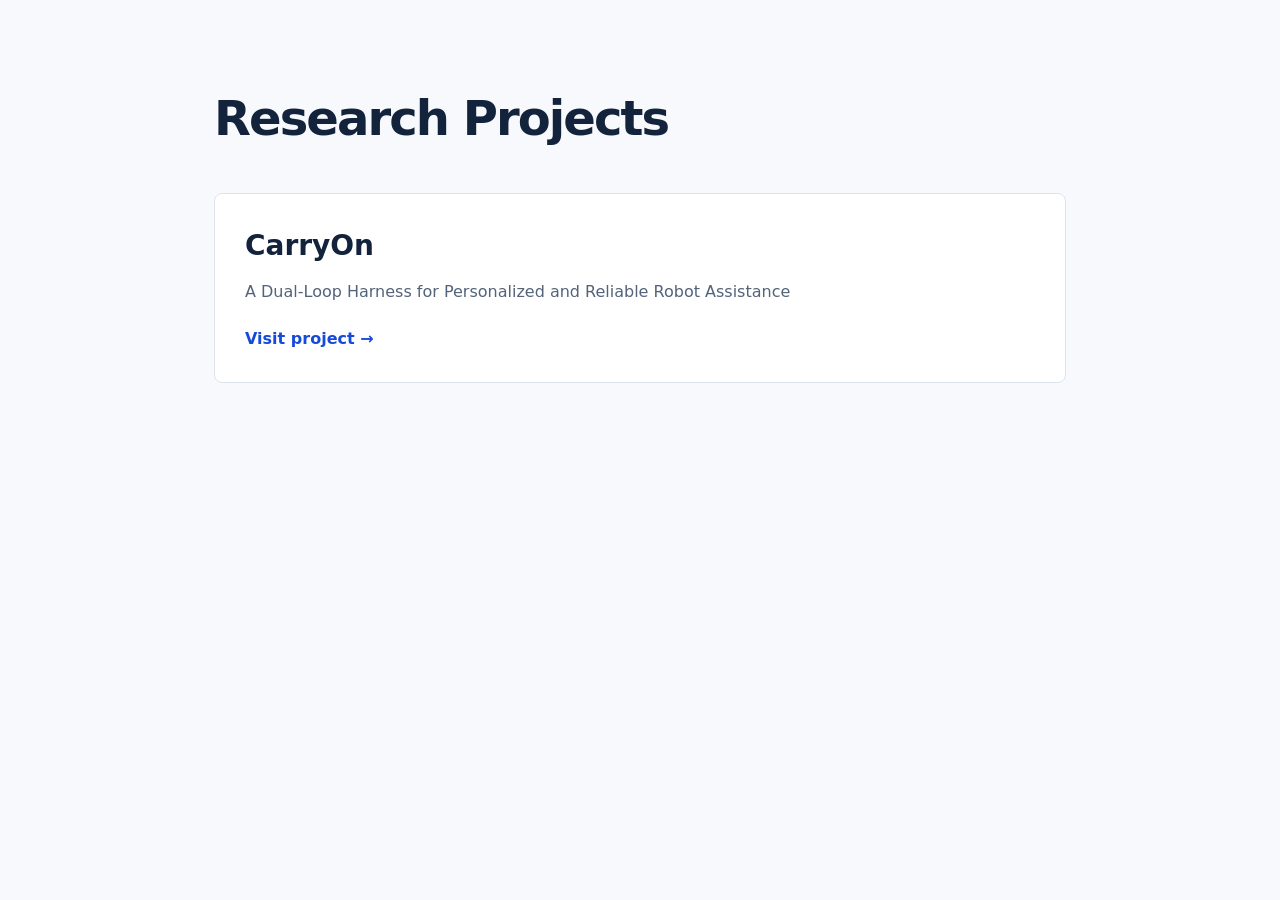
==== commit 4d92a335: "Organize CarryOn under its own project directory" ====
--- a/index.html
+++ b/index.html
@@ -1,13 +1,14 @@
 <!doctype html>
-<html lang="en"><head><meta charset="utf-8"><meta name="viewport" content="width=device-width,initial-scale=1"><meta name="color-scheme" content="light"><meta name="description" content="CarryOn: a dual-loop harness for personalized and reliable robot assistance. Persistent context, proactive shielding, and reflective recovery around a frozen VLA."><link rel="canonical" href="https://vincent2311.github.io/Projects/"><meta name="theme-color" content="#164bd9"><title>CarryOn | Personalized and Reliable Robot Assistance</title><link rel="icon" type="image/svg+xml" href="data:image/svg+xml,%3Csvg xmlns='http://www.w3.org/2000/svg' viewBox='0 0 64 64'%3E%3Crect width='64' height='64' rx='15' fill='%23164bd9'/%3E%3Cpath d='M43 18a19 19 0 1 0 0 28' fill='none' stroke='white' stroke-width='7' stroke-linecap='round'/%3E%3Ccircle cx='45' cy='32' r='5' fill='%23fac46a'/%3E%3C/svg%3E"><link rel="stylesheet" href="style.css"><script src="app.js" defer></script></head>
-<body><a class="skip" href="#main">Skip to content</a><header class="site-header"><div class="nav-wrap"><a class="wordmark" href="#top" aria-label="CarryOn home">Carry<span>On</span><i></i></a><button class="menu-button" aria-expanded="false" aria-controls="navigation">Menu <span>+</span></button><nav id="navigation" aria-label="Main navigation"><a href="#motivation">Motivation</a><a href="#method">Method</a><a href="#personalization">Personalization</a><a href="#safety">Safety</a><a href="#recovery">Recovery</a><a href="#integrated">Integrated</a></nav></div></header>
-<main id="main"><section class="hero hero-stacked container" id="top"><div class="hero-top"><div><p class="eyebrow">A harness around a frozen VLA</p><h1>Carry<span>On</span><b class="title-period">.</b></h1></div><div class="hero-copy"><p class="paper-title">A Dual-Loop Harness for <em>Personalized</em> and <em>Reliable</em> Robot Assistance</p><p class="hero-description">Remember the person and the scene. Check actions before contact. Recover from failures and retain what works.</p><div class="hero-actions"><a class="button primary" href="#method">Explore the method <span aria-hidden="true">↗</span></a><a class="text-link" href="#results">View the results <span aria-hidden="true">↓</span></a></div></div></div><figure class="overview-film" id="overview-video"><video src="assets/video/carryon-overview.mp4" poster="assets/video/carryon-overview.jpg" controls playsinline preload="metadata" aria-label="CarryOn overview video: personalization, safe execution, recovery and reflection, and an integrated real-robot task"></video><figcaption><span class="figure-number">Video</span><span>Overview of CarryOn in simulation and on real robot. Clips within the video are sped up as labelled.</span></figcaption></figure></section><section class="headline-results container" id="results" aria-label="Core results"><div><span class="metric-name">Memory-assisted scene selection</span><strong>88<span>/88</span></strong><p>Correct dispatches with either text or image references.</p><a href="#personalization">RoboLab · planning context ↗</a></div><div><span class="metric-name">Violations rate</span><strong>52.6<span class="metric-arrow">→</span>6.1<span>%</span></strong><p>Runtime shielding reduces violations beyond safe demonstrations.</p><a href="#safety">LIBERO-Safety · proactive shield↗</a></div><div><span class="metric-name">Recovery with refined skills</span><strong>13<span class="metric-arrow">→</span>80<span>%</span></strong><p>From the VLA alone to recovery with two reflection rounds, cumulative over 200 perturbed episodes.</p><a href="#recovery">LIBERO-Object · reactive recovery↗</a></div></section>
-<section class="section container" id="motivation"><div class="section-heading"><p class="eyebrow">01 / Motivation</p><h2>Action capability is a beginning.<br>Assistance asks for more.</h2><p>A generalist policy can translate instructions into movement. Everyday assistance in addition requires deciding what is appropriate for a particular person in a particular scene, and carrying that decision through in a changing physical world.</p></div><div class="challenge-grid"><article><span class="small-label blue">What should the robot do?</span><h3>The same request can call<br>for a different plan.</h3><p>What the robot should do depends on the user’s needs and the surrounding scene. This planning context changes as preferences and scene context evolve</p><p class="conclusion-line">Task context needs to persist, and remain revisable.</p></article><article><span class="small-label amber">How can it keep going?</span><h3>A valid plan can still<br>lead to unsafe or failed motion.</h3><p>Obstacles can create hazardous contact. A removed or displaced object can leave the policy without the grasp it expects. Correct task selection alone does not resolve either problem.</p><p class="conclusion-line">Execution needs protection before contact and repair after failure.</p></article></div><div class="motivation-evidence"><div><p class="eyebrow">Why an external safety net?</p><h3>Training leaves a runtime gap.</h3><p>Even after <strong>19,664 safe demonstrations</strong>, the safety-finetuned checkpoint incurs violations in <strong>52.6%</strong> of evaluated episodes. In a separate disturbance probe, a 12 cm object displacement leaves the raw VLA at <strong>13.0%</strong> task completion.</p></div><figure class="paper-figure"><button class="figure-button" data-figure="assets/disturbance.png" data-title="Policy-only response to object displacement" aria-label="Enlarge the disturbance response figure"><img src="assets/disturbance.png" width="1800" height="846" alt="Controlled object displacement and policy success falling with disturbance magnitude" loading="lazy"><span>Open figure ↗</span></button><figcaption>The line annotates loss relative to undisturbed success, in percentage points.</figcaption></figure></div></section>
-<section class="method-section" id="method"><div class="container section"><div class="section-heading"><p class="eyebrow">02 / Method</p><h2>Two loops.<br>One continuing task.</h2><p>CarryOn places a revisable runtime around a frozen policy. The planning loop determines what to do. The execution loop protects and repairs the active subtask. Visual feedback connects both.</p></div><figure class="architecture"><button class="figure-button" data-figure="assets/architecture.png" data-title="CarryOn dual-loop architecture" aria-label="Enlarge CarryOn architecture"><img src="assets/architecture.png" width="1800" height="505" alt="Planning with user and scene memories, execution shielding, visual feedback, and reflective recovery" loading="lazy"><span>Open architecture ↗</span></button></figure><div class="method-tabs tabs" role="tablist" aria-label="Explore the method"><button role="tab" aria-selected="true" aria-controls="method-panel" id="method-planning" data-method="planning">Planning loop</button><button role="tab" aria-selected="false" aria-controls="method-panel" id="method-shield" data-method="shield" tabindex="-1">Proactive shield</button><button role="tab" aria-selected="false" aria-controls="method-panel" id="method-recovery" data-method="recovery" tabindex="-1">Recovery & reflection</button></div><div id="method-panel" class="method-panel" role="tabpanel" aria-labelledby="method-planning" tabindex="0"></div><div class="fixed-policy"><span>What stays fixed</span><strong>VLA weights</strong><span>What can improve</span><strong>User / scene context & recovery skill versions</strong></div></div></section>
-<section class="section container" id="personalization"><div class="section-heading"><p class="eyebrow">03 / Personalization</p><h2>Remembered context<br>becomes the next decision.</h2><p>User memory supplies needs omitted from a request. Scene memory helps locate what is needed. New dialogue and visual evidence revise both the plan and the records used by later requests.</p></div><div class="evidence-split"><div><div class="section-subhead"><div><p class="small-label">RoboLab / four scenes</p><h3>Less search.<br>More ways to ask.</h3></div><div class="tabs compact" role="tablist" aria-label="RoboLab query mode"><button role="tab" id="query-text" aria-selected="true" aria-controls="query-panel" data-query="text">Text</button><button role="tab" id="query-image" aria-selected="false" aria-controls="query-panel" data-query="image" tabindex="-1">Image</button></div></div><div id="query-panel" role="tabpanel" aria-labelledby="query-text" tabindex="0"></div></div><div class="revision-block"><p class="small-label">After memory becomes stale</p><h3>Correct the memory.<br>Use it again.</h3><table><caption>88 request pairs per query type</caption><thead><tr><th scope="col">Query</th><th scope="col">Memory corrected</th><th scope="col">Follow-up dispatch</th></tr></thead><tbody><tr><th scope="row">Text</th><td>76 / 88</td><td><strong>83 / 88</strong></td></tr><tr><th scope="row">Image</th><td>77 / 88</td><td><strong>85 / 88</strong></td></tr></tbody></table><p>Correction requires writing the new location <em>and</em> removing the stale association.</p></div></div><div class="real-personalization"><div class="section-subhead"><div><p class="small-label">On the real robot</p><h3>Context changes what gets dispatched.</h3></div></div><div class="tabs" role="tablist" aria-label="Personalized assistance demonstrations"><button role="tab" id="demo-sandwich" aria-selected="true" aria-controls="demo-panel" data-demo="sandwich">Sandwich</button><button role="tab" id="demo-packing" aria-selected="false" aria-controls="demo-panel" data-demo="packing" tabindex="-1">Packing</button><button role="tab" id="demo-covered" aria-selected="false" aria-controls="demo-panel" data-demo="covered" tabindex="-1">Covered ingredients</button></div><div id="demo-panel" role="tabpanel" aria-labelledby="demo-sandwich" tabindex="0"></div></div></section>
-<section class="safety-section" id="safety"><div class="container section"><div class="section-heading"><p class="eyebrow">04 / Proactive protection</p><h2>Check the motion<br>before contact happens.</h2><p>Scene geometry, motion prediction, and action filtering make intervention explicit. The shield checks gripper and carried-object distances to forbidden geometry, then permits an admissible action prefix or briefly retreats.</p></div><div class="safety-evidence"><div><p class="small-label">LIBERO-Safety / 900 episodes per system</p><div class="tabs compact" role="tablist" aria-label="Safety policy checkpoint"><button role="tab" id="safety-sft" aria-selected="true" aria-controls="safety-panel" data-safety="sft">Safety-finetuned π₀.₅</button><button role="tab" id="safety-original" aria-selected="false" aria-controls="safety-panel" data-safety="original" tabindex="-1">Original π₀.₅</button><button role="tab" id="safety-openvla" aria-selected="false" aria-controls="safety-panel" data-safety="openvla" tabindex="-1">OpenVLA-OFT</button><button role="tab" id="safety-vlact" aria-selected="false" aria-controls="safety-panel" data-safety="vlact" tabindex="-1">VLAct</button></div><div id="safety-panel" role="tabpanel" aria-labelledby="safety-sft" tabindex="0"></div></div><aside class="safety-reading"><h3>Safety fine-tuning<br> still needs runtime checks.</h3><p>The official safety-finetuned π₀.₅ checkpoint released by LIBERO-Safety was trained on 19,664 safe demonstrations, yet still incurs violations. CarryOn reduces the remaining contact risk without retraining the policy.</p></aside></div><div class="comparison-heading"><h3>See the interventions</h3><div class="tabs compact" role="tablist" aria-label="Safety demonstration setting"><button role="tab" id="safevideo-tsa" aria-selected="true" aria-controls="safety-videos" data-safevideo="tsa">TSA</button><button role="tab" id="safevideo-fshoa" aria-selected="false" aria-controls="safety-videos" data-safevideo="fshoa" tabindex="-1">FSHOA</button><button role="tab" id="safevideo-real" aria-selected="false" aria-controls="safety-videos" data-safevideo="real" tabindex="-1">Real robot</button></div></div><div id="safety-videos" role="tabpanel" aria-labelledby="safevideo-tsa" tabindex="0"></div></div></section>
-<section class="section container" id="recovery"><div class="section-heading"><p class="eyebrow">05 / Reactive recovery & reflection</p><h2>Repair the failure.<br>Keep the experience.</h2><p>After a failure, a control-based skill re-observes the scene, retrieves the target, checks the grasp, and returns to the interrupted task. Offline reflection revises the skill’s parameters and control flow for later attempts.</p></div><div class="tabs bench-tabs" role="tablist" aria-label="Simulation benchmark"><button role="tab" id="bench-perturbation" aria-selected="true" aria-controls="bench-panel" data-bench="perturbation">LIBERO perturbation</button><button role="tab" id="bench-recorded" aria-selected="false" aria-controls="bench-panel" data-bench="recorded" tabindex="-1">LIBERO-Recovery</button></div><div id="bench-panel" role="tabpanel" aria-labelledby="bench-perturbation" tabindex="0"><div class="recovery-evidence" data-bench-block="perturbation"><div><p class="small-label">LIBERO-Object / 12 cm object displacement</p><h3>Cumulative task completion</h3><div class="recovery-chart" role="img" aria-label="Task completion: VLA only 13%, CaP-X 5%, Harness VLA 50.5%, CarryOn R0 29%, R1 70.5%, R2 80%"><div class="chart-y"><span>100%</span><span>50%</span><span>0</span></div><div class="columns"><div class="column"><b>13.0</b><i style="--value:13;--bar:#b6c2d8"></i><span>VLA only</span></div><div class="column"><b>5.0</b><i style="--value:5;--bar:#b6c2d8"></i><span>CaP-X</span></div><div class="column"><b>50.5</b><i style="--value:50.5;--bar:#8296b8"></i><span>Harness<br>VLA</span></div><div class="column ours"><b>29.0</b><i style="--value:29;--bar:#a4bcf4"></i><span>R0</span></div><div class="column ours"><b>70.5</b><i style="--value:70.5;--bar:#527ee2"></i><span>R1</span></div><div class="column ours"><b>80.0</b><i style="--value:80;--bar:#164bd9"></i><span>R2</span></div></div></div><div class="rounds"><span><b>R0</b> Shared base skill<br>58 / 200 solved</span><span><b>R1</b> One reflection round<br>83 / 142 solved</span><span><b>R2</b> Two reflection rounds<br>19 / 59 solved</span></div></div><aside class="token-block"><p class="small-label">Recovery-focused refinement</p><h3>Higher completion.<br>Lower VLM token usage.</h3><table><caption>Billed VLM tokens per original episode</caption><thead><tr><th scope="col">System</th><th scope="col">Tokens</th></tr></thead><tbody><tr><th scope="row">CaP-X</th><td>1,124,819</td></tr><tr><th scope="row">Harness VLA</th><td>3,829,605</td></tr><tr class="ours-row"><th scope="row">CarryOn R2</th><td>41,109</td></tr></tbody></table><p>Includes both reflection rounds and all retries, amortized over the original 200 episodes.</p></aside></div><div class="recovery-evidence recovery-recorded" data-bench-block="recorded" hidden><div><p class="small-label">LIBERO-Recovery / 770 recorded failure states</p><h3>Recovery from recorded failures</h3><div class="recovery-chart" role="img" aria-label="Task completion: pure VLA 32.1%, CarryOn R0 50.0%, R1 73.9%, R2 76.1%"><div class="chart-y"><span>100%</span><span>50%</span><span>0</span></div><div class="columns"><div class="column"><b>32.1</b><i style="--value:32.1;--bar:#b6c2d8"></i><span>Pure VLA</span></div><div class="column ours"><b>50.0</b><i style="--value:50;--bar:#a4bcf4"></i><span>R0</span></div><div class="column ours"><b>73.9</b><i style="--value:73.9;--bar:#527ee2"></i><span>R1</span></div><div class="column ours"><b>76.1</b><i style="--value:76.1;--bar:#164bd9"></i><span>R2</span></div></div></div><div class="rounds"><span><b>R0</b> Shared base skill<br>385 / 770 solved</span><span><b>R1</b> One reflection round<br>184 / 385 solved</span><span><b>R2</b> Two reflection rounds<br>17 / 201 solved</span></div></div><aside class="token-block"><p class="small-label">Recovery-focused refinement</p><h3>+17.9 points<br>from base recovery.</h3><table><caption>Billed VLM tokens per original case</caption><thead><tr><th scope="col">System</th><th scope="col">Tokens</th></tr></thead><tbody><tr><th scope="row">Pure VLA</th><td>0</td></tr><tr><th scope="row">CarryOn R0</th><td>2,674</td></tr><tr class="ours-row"><th scope="row">CarryOn R2</th><td>7,159</td></tr></tbody></table><p>Failure states are supplied by the benchmark, so the Judge is off and recovery starts after scene initialization. Tokens include both reflection rounds and all retries.</p></aside></div></div><div class="case-study"><div class="section-subhead"><div><p class="small-label">Inside the skill library</p><h3>What reflection changes</h3></div></div><div class="tabs" role="tablist" aria-label="Recovery refinement examples"><button role="tab" id="case-strategy" aria-selected="true" aria-controls="case-panel" data-case="strategy">Strategy refinement</button><button role="tab" id="case-height" aria-selected="false" aria-controls="case-panel" data-case="height" tabindex="-1">Parameter refinement</button><button role="tab" id="case-real" aria-selected="false" aria-controls="case-panel" data-case="real" tabindex="-1">Real-robot recovery</button></div><div id="case-panel" role="tabpanel" aria-labelledby="case-strategy" tabindex="0"></div></div></section>
-<section class="section container" id="integrated"><div class="section-heading"><p class="eyebrow">06 / Integrated assistance</p><h2>One request.<br>Both loops at work.</h2><p>“Please serve me lunch.” With a remembered vegetarian preference, CarryOn combines personalized planning, shielding, and recovery in one continuous task.</p></div><div class="integrated-runs"><figure class="hero-film"><div class="film-head"><span>Carrot run</span><span>Real robot · 9×</span></div><video poster="assets/video/integrated.jpg" src="assets/video/integrated.mp4" controls muted playsinline preload="metadata" aria-label="Robot serves a carrot while avoiding an obstacle and recovering after the carrot is taken away"></video><figcaption><span>Locate the carrot from memory → avoid the obstacle → recover the lost grasp → finish serving.</span></figcaption></figure><figure class="hero-film"><div class="film-head"><span>Meat run</span><span>Real robot · 7.5×</span></div><video poster="assets/video/revealed-meat.jpg" src="assets/video/revealed-meat.mp4" controls muted playsinline preload="metadata" aria-label="Robot uncovers meat under the lid, updates scene memory, and declines to serve"></video><figcaption><span>Reveal meat instead of the remembered carrot → update scene memory → decline to serve.</span></figcaption></figure></div><figure class="integrated-keyframes"><img src="assets/integrated-keyframes.jpg" loading="lazy" alt="Keyframes of the carrot run (a to h) and the meat run (i to l)"><figcaption>(a–h) Personalized serving with protection and recovery. (i–l) New evidence changes the plan.</figcaption></figure><div class="integrated-analysis"><p>Physical feedback guides both how to continue and whether the task should continue.</p></div></section><section class="closing"><div class="container"><p class="eyebrow">CarryOn</p><h2>Personalized decisions.<br>Protected and recoverable execution.</h2><p>The planning loop keeps context useful across interactions. The execution loop combines immediate geometric protection with recovery skills that retain improvements across attempts.</p><a class="text-link" href="#integrated">Back to the full task <span aria-hidden="true">↑</span></a></div></section></main>
-<footer class="container footer"><a class="wordmark" href="#top">Carry<span>On</span><i></i></a><p>A Dual-Loop Harness for Personalized and Reliable Robot Assistance</p></footer>
-<dialog id="figure-dialog" aria-labelledby="figure-title"><div class="dialog-top"><h2 id="figure-title">Figure</h2><button class="dialog-close" aria-label="Close enlarged figure">Close ×</button></div><img id="figure-full" alt=""></dialog>
-</body></html>+<html lang="en">
+<head>
+<meta charset="utf-8">
+<meta name="viewport" content="width=device-width, initial-scale=1">
+<title>Research Projects</title>
+<meta name="description" content="Research project websites.">
+<link rel="canonical" href="https://vincent2311.github.io/Projects/">
+<style>
+*{box-sizing:border-box}body{margin:0;background:#f7f9fc;color:#13233c;font-family:system-ui,-apple-system,BlinkMacSystemFont,"Segoe UI",sans-serif;line-height:1.6}main{max-width:900px;margin:0 auto;padding:80px 24px}h1{font-size:clamp(2rem,6vw,3rem);letter-spacing:-.04em;margin:0 0 36px}.project{display:block;padding:30px;background:#fff;border:1px solid #dce3ee;border-radius:8px;text-decoration:none;color:inherit}.project:hover,.project:focus-visible{border-color:#164bd9;outline:2px solid #164bd9;outline-offset:3px}.project h2{font-size:28px;margin:0 0 10px}.project p{margin:0 0 22px;color:#53637a}.project span{color:#164bd9;font-weight:600}
+</style>
+</head>
+<body><main><h1>Research Projects</h1><a class="project" href="CarryOn/"><h2>CarryOn</h2><p>A Dual-Loop Harness for Personalized and Reliable Robot Assistance</p><span>Visit project &#8594;</span></a></main></body>
+</html>
